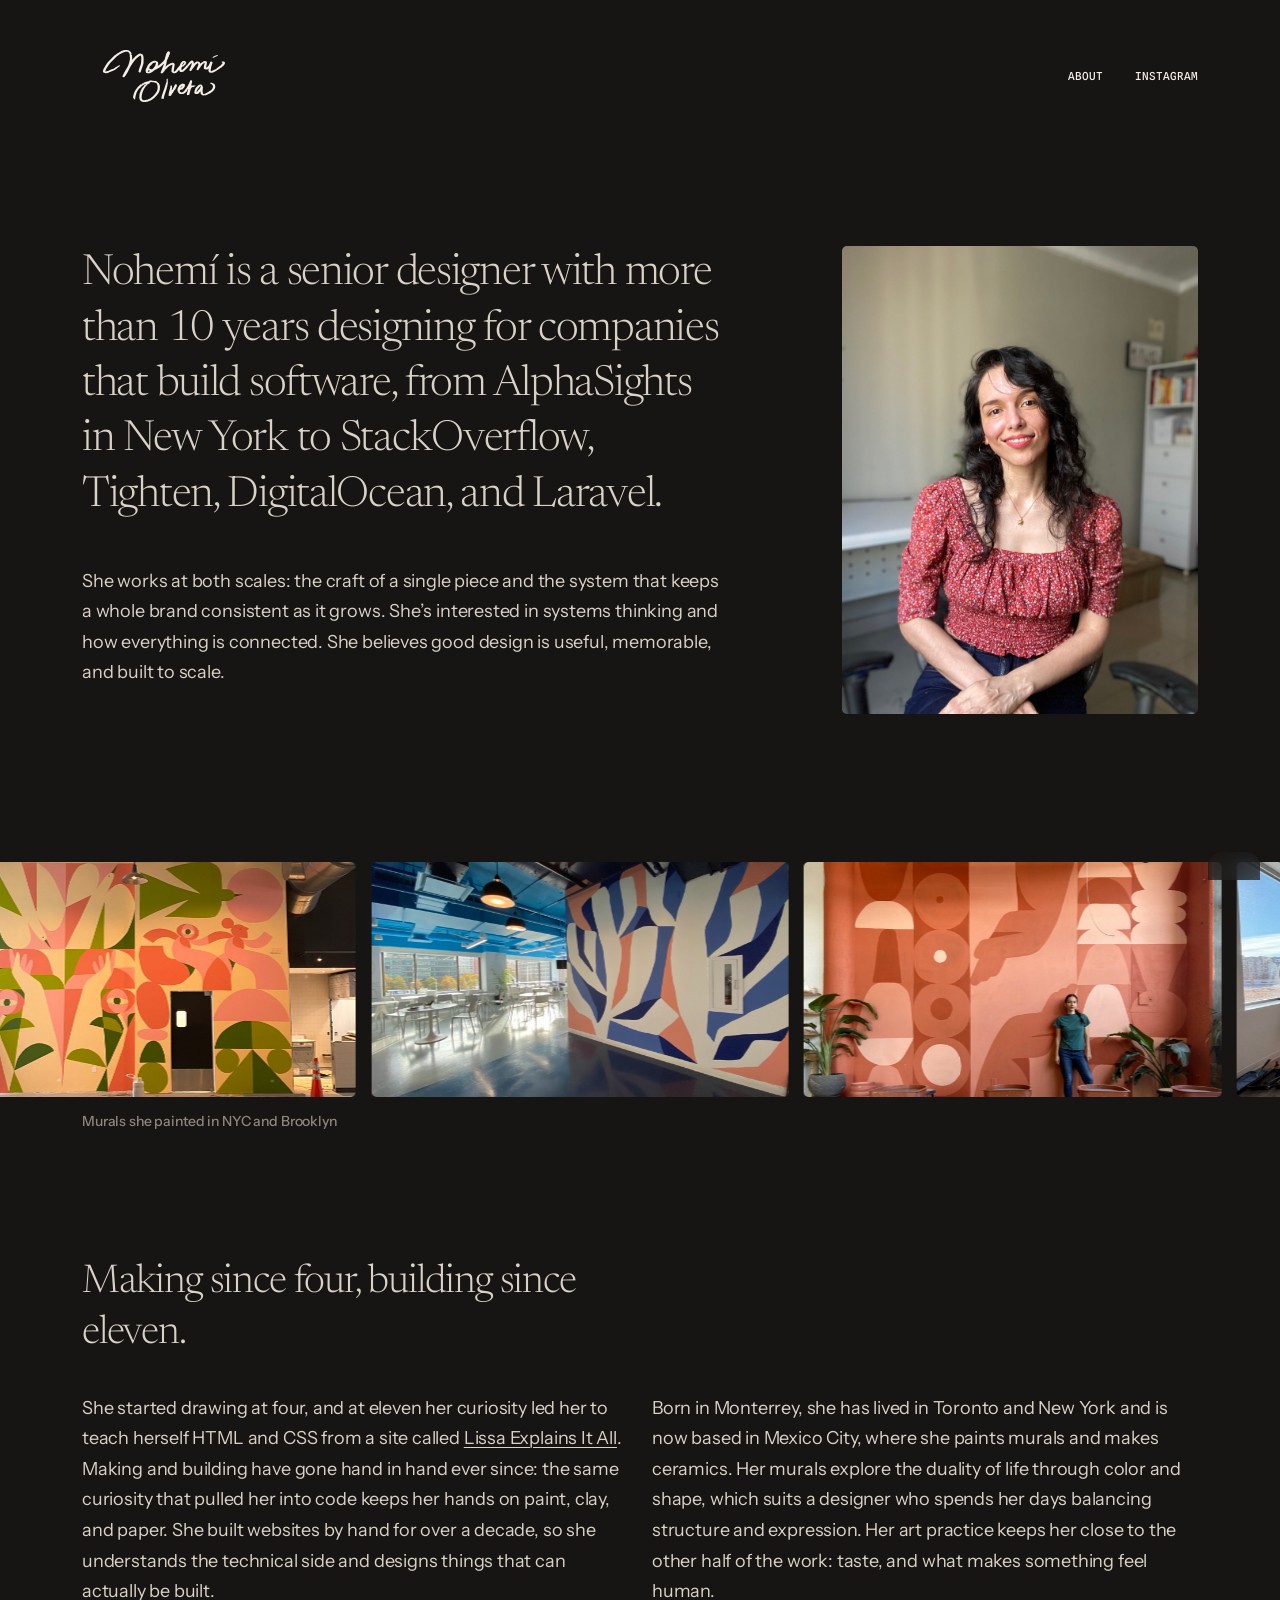
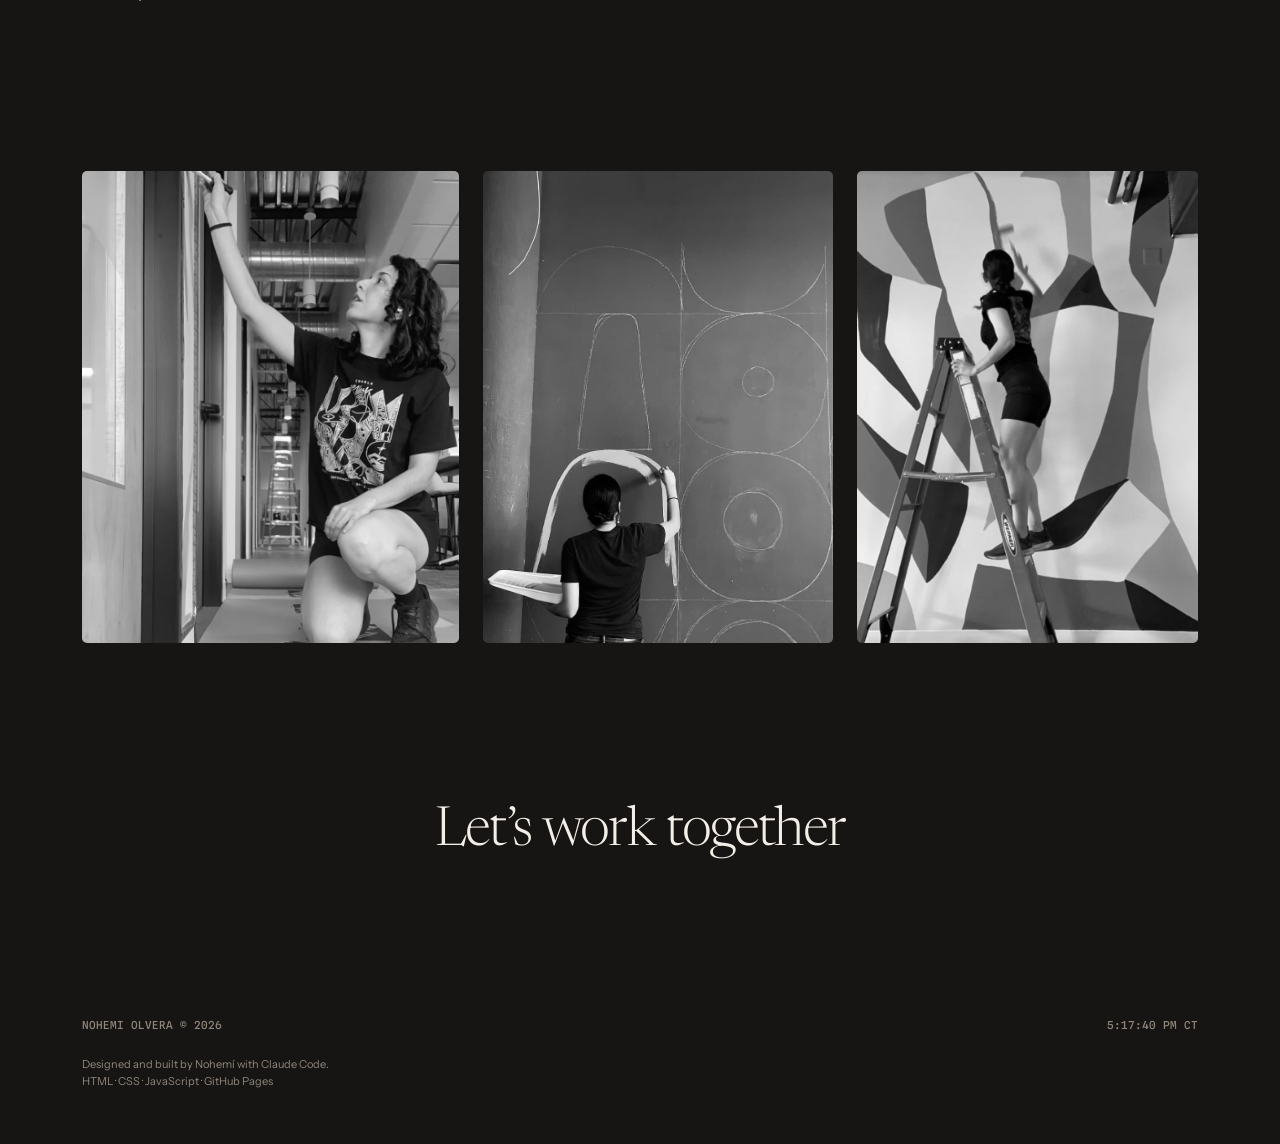
==== about.html @ b2ae11f4 "Laravel diagram: dotted lines with a slow flow of dots Co-Authored-By: Claude Opus 5.5 <noreply@anth" ====
<!DOCTYPE html>
<html lang="en">
<head>
	<meta charset="utf-8">
	<meta name="viewport" content="width=device-width, initial-scale=1">
	<title>About — Nohemí Olvera</title>
	<meta name="description" content="Nohemí is a senior designer with more than 10 years designing for companies that build software, from AlphaSights to Stack Overflow, Tighten, DigitalOcean, and Laravel.">
	<link rel="icon" href="favicon.ico">
	<link rel="icon" href="favicon.svg" type="image/svg+xml">
	<link rel="preconnect" href="https://fonts.googleapis.com">
	<link rel="preconnect" href="https://fonts.gstatic.com" crossorigin>
	<link href="https://fonts.googleapis.com/css2?family=Instrument+Sans:wght@400;500;600&family=Newsreader:opsz,wght@6..72,200;6..72,300;6..72,400;6..72,600&family=Spline+Sans+Mono:wght@500&display=swap" rel="stylesheet">
	<meta name="theme-color" content="#171513">
	<script src="theme.js?v=20261105c"></script>
	<script src="transition.js"></script>
	<link rel="stylesheet" href="style.css?v=20261113w">
	<script>document.documentElement.classList.add('js')</script>
</head>
<body>
	<header class="site-header">
		<a class="logo" href="index.html" aria-label="Nohemí Olvera, home"><img src="assets/logo-signature.svg" width="143" height="61" alt=""></a>
		<nav class="nav" aria-label="Main">
			<a href="about.html" aria-current="page">About</a>
			<a href="https://www.instagram.com/by.nohemi/" target="_blank" rel="noopener">Instagram</a>
		</nav>
	</header>

	<main>
		<section class="about grid">
			<div class="about-text">
				<h1 class="about-lead reveal">Nohemí is a senior designer with more than 10 years designing for companies that build software, from AlphaSights in New York to StackOverflow, Tighten, DigitalOcean, and Laravel.</h1>
				<p class="reveal">She works at both scales: the craft of a single piece and the system that keeps a whole brand consistent as it grows. She’s interested in systems thinking and how everything is connected. She believes good design is useful, memorable, and built to scale.</p>
			</div>
			<figure class="about-portrait tile reveal">
				<img src="assets/about-portrait.jpg" width="900" height="1200" alt="Portrait of Nohemí">
			</figure>
		</section>

		<section class="about-strip reveal" aria-label="Murals she painted in NYC and Brooklyn">
			<div class="about-strip-track">
				<img src="assets/about-strip-1.jpg" width="785" height="648" alt="Orange, pink, and green mural of leaves and shapes around a doorway" loading="lazy">
				<img src="assets/about-strip-2.jpg" width="1400" height="788" alt="Blue, white, and peach mural of abstract shapes in an office cafeteria" loading="lazy">
				<img src="assets/about-strip-3.jpg" width="1400" height="788" alt="Nohemí standing in front of a terracotta mural of arches and circles" loading="lazy">
				<img src="assets/about-strip-4.jpg" width="1400" height="788" alt="Blue and peach mural of a face and leaves along an office wall" loading="lazy">
			</div>
			<p class="label about-strip-caption">Murals she painted in NYC and Brooklyn</p>
		</section>

		<section class="about-making grid">
			<h2 class="about-making-title reveal">Making since four, building since eleven.</h2>
			<p class="reveal">She started drawing at four, and at eleven her curiosity led her to teach herself HTML and CSS from a site called <a href="https://lissaexplains.com/" target="_blank" rel="noopener">Lissa Explains It All</a>. Making and building have gone hand in hand ever since: the same curiosity that pulled her into code keeps her hands on paint, clay, and paper. She built websites by hand for over a decade, so she understands the technical side and designs things that can actually be built.</p>
			<p class="reveal">Born in Monterrey, she has lived in Toronto and New York and is now based in Mexico City, where she paints murals and makes ceramics. Her murals explore the duality of life through color and shape, which suits a designer who spends her days balancing structure and expression. Her art practice keeps her close to the other half of the work: taste, and what makes something feel human.</p>
		</section>

		<section class="about-photos grid" aria-label="Painting murals">
			<figure class="tile reveal"><img src="assets/about-making-1.jpg" width="828" height="1792" alt="Nohemí painting the top of a wall" loading="lazy"></figure>
			<figure class="tile reveal"><img src="assets/about-making-2.jpg" width="843" height="1125" alt="Tracing a curved stencil along chalk outlines on a dark wall" loading="lazy"></figure>
			<figure class="tile reveal"><img src="assets/about-making-3.jpg" width="1000" height="1164" alt="Nohemí on a ladder painting a large abstract mural" loading="lazy"></figure>
		</section>
	</main>

	<footer class="site-footer">
		<a class="footer-cta" href="mailto:nohemi.olvera@gmail.com">Let’s work together</a>
		<div class="footer-meta">
			<p class="label">Nohemi Olvera © 2026</p>
			<p class="label"><time class="clock" data-tz="America/Chicago">CT</time></p>
		</div>
		<div class="footer-credits">
			<p>Designed and built by Nohemí with <a href="https://claude.com/claude-code" target="_blank" rel="noopener">Claude Code</a>.</p>
			<p>HTML · CSS · JavaScript · GitHub Pages</p>
		</div>
	</footer>

	<script src="header.js"></script>
	<script src="fade.js"></script>
	<script src="clock.js"></script>
	<script src="strip.js"></script>
</body>
</html>
---- style.css ----
:root {
	--bg: #fbf8f2;
	--ink: #403f3f;
	--ink-strong: #393632;
	--muted: #a89e93;
	--black: #000;
	--darkest: #181818;
	--accent: #f7513b;
	--line: #d6ccc0;
	--placeholder: #f3eee8;
	--hover: #f7f3ed; /* halfway between --bg and --placeholder */
	--ink-soft: #393632;
	--meta: #8e8d8d;
	color-scheme: light;

	--serif: "Newsreader", Georgia, serif;
	--mono: "Spline Sans Mono", ui-monospace, monospace;
	--sans: "Instrument Sans", system-ui, sans-serif;
	--body: "Instrument Sans", system-ui, sans-serif;

	/* Layout grid: 12 columns desktop, 8 tablet, 4 phone. Matches Figma: 12 col, 24 gutter, 82 margin. */
	--cols: 12;
	--gap: 24px;
	--gutter: 82px;
	--max: 1276px;
}

/* Dark theme (theme.js sets data-theme). Same palette, flipped: the beiges become the ink, the ink becomes the page.
   Artwork panels keep their own colors. */
[data-theme="dark"] {
	--bg: #171513;
	--ink: #d9d2c7;
	--ink-strong: #f3eee8;
	--muted: #8f867c;
	--line: #36312c;
	--placeholder: #211e1b;
	--hover: #1c1a17;
	--ink-soft: #d9d2c7;
	--meta: #8f867c;
	color-scheme: dark;
}

*, *::before, *::after { box-sizing: border-box; }

html { scroll-behavior: smooth; scroll-padding-top: 100px; }

body {
	margin: 0;
	background: var(--bg);
	color: var(--ink);
	font-family: var(--serif);
	-webkit-font-smoothing: antialiased;
	transition: background-color 0.3s ease, color 0.3s ease;
}

img { display: block; max-width: 100%; height: auto; }
figure { margin: 0; }

main,
.site-header {
	max-width: calc(var(--max) + 2 * var(--gutter));
	margin: 0 auto;
	padding: 0 var(--gutter);
}

/* Nav */

/* Header stays pinned while scrolling, with no background. It blends with "difference",
   so its colors flip against whatever is behind it: dark over the cream page, light over dark images.
   Colors below are chosen so that, over --bg, they land on the usual ink and accent. */
.site-header {
	position: sticky;
	top: 0;
	z-index: 10;
	mix-blend-mode: difference;
	display: flex;
	justify-content: space-between;
	align-items: center;
	padding-top: 50px;
	padding-bottom: 24px;
	transition: padding 0.3s ease;
}

/* Condensed on scroll (header.js): less padding, smaller logo. */
.site-header.is-condensed {
	padding-top: 16px;
	padding-bottom: 16px;
}
.is-condensed .logo img { height: 40px; }

.logo {
	margin-left: 21px;
}

.logo img {
	width: auto;
	height: 52px;
	transition: height 0.3s ease;
	animation: boil 0.52s infinite;
}

/* Hand-drawn wobble: the logo steps through the four filters header.js adds. */
@keyframes boil {
	0%, 24.9% { filter: url(#boil-1); }
	25%, 49.9% { filter: url(#boil-2); }
	50%, 74.9% { filter: url(#boil-3); }
	75%, 100% { filter: url(#boil-4); }
}

@media (prefers-reduced-motion: reduce) {
	.logo img { animation: none; }
}

.nav {
	display: flex;
	gap: 32px;
}

.nav a,
.label {
	font-family: var(--body);
	font-weight: 500;
	font-size: 14px;
	line-height: normal;
	letter-spacing: -0.01em;
	text-decoration: none;
}

.nav a,
.site-footer .label,
#clients-label {
	font-family: var(--mono);
	font-size: 11px;
	letter-spacing: normal;
	text-transform: uppercase;
}

.nav a { color: #c2c2c0; } /* --bg minus --ink-strong */
.nav a:hover { color: #04a7b7; } /* --bg minus --accent */
/* Dark theme: no blend, so the logo and nav land exactly on the text color (the "ink" filter is in header.js). */
[data-theme="dark"] .site-header { mix-blend-mode: normal; }
[data-theme="dark"] .nav a { color: var(--ink-strong); }
[data-theme="dark"] .nav a:hover { color: var(--accent); }
[data-theme="dark"] .logo { filter: url(#ink); }

/* Page transition (transition.js): a panel in the ink color slides up over the page with the head mark in the page color,
   then fades off the next page, so there's one slide. .is-arriving covers a new page before its first paint. */
.page-panel,
.is-arriving::before,
.is-arriving::after {
	position: fixed;
	inset: 0;
	z-index: 1000;
	pointer-events: none;
}
.page-panel,
.is-arriving::before { background: var(--ink-strong); }
.page-panel::after,
.is-arriving::after {
	content: "";
	background: var(--bg);
	-webkit-mask: url("assets/loader-head.svg") center / clamp(80px, 8vw, 110px) auto no-repeat;
	mask: url("assets/loader-head.svg") center / clamp(80px, 8vw, 110px) auto no-repeat;
}
.is-arriving::before { content: ""; }
.page-panel::after { position: absolute; inset: 0; }
.page-panel.is-covering { animation: page-panel-cover 1s cubic-bezier(0.9, 0, 0.1, 1) both; }
.page-panel.is-covering::after { animation: page-mark-cover 1s cubic-bezier(0.9, 0, 0.1, 1) both, page-mark-in 1s ease-in-out both; }
.page-panel.is-revealing { animation: page-panel-reveal 0.6s ease both; }
@keyframes page-panel-cover { from { transform: translateY(100%); } to { transform: none; } }
@keyframes page-panel-reveal { from { opacity: 1; } to { opacity: 0; } }
@keyframes page-mark-cover { from { transform: translateY(25vh); } to { transform: none; } }
@keyframes page-mark-in { 0%, 55% { opacity: 0; } 85%, 100% { opacity: 1; } }

/* Theme toggle (theme.js): a switch in the bottom-right corner. On the light theme the knob sits left with
   a sun beside it; on the dark one it slides right over to a moon. */
.theme-toggle {
	--knob: var(--ink-strong);
	--edge: var(--muted);
	position: fixed;
	right: 20px;
	bottom: calc(20px + env(safe-area-inset-bottom, 0px));
	z-index: 20;
	width: 52px;
	height: 28px;
	padding: 0;
	border: 1px solid var(--edge);
	border-radius: 14px;
	background: color-mix(in srgb, var(--bg) 70%, transparent);
	-webkit-backdrop-filter: blur(12px);
	backdrop-filter: blur(12px);
	cursor: pointer;
	transition: border-color 0.2s ease;
}
.theme-toggle::before,
.theme-toggle::after {
	content: "";
	position: absolute;
	top: 50%;
}
/* Knob */
.theme-toggle::before {
	left: 4px;
	width: 18px;
	height: 18px;
	margin-top: -9px;
	border-radius: 50%;
	background: var(--knob);
	transition: transform 0.3s cubic-bezier(0.2, 0.6, 0.2, 1);
}
/* Icon, on the side the knob isn't */
.theme-toggle::after {
	right: 7px;
	width: 13px;
	height: 13px;
	margin-top: -6.5px;
	background: var(--edge);
	-webkit-mask: url("data:image/svg+xml,%3Csvg xmlns='http://www.w3.org/2000/svg' viewBox='0 0 24 24' fill='none' stroke='%23000' stroke-width='2' stroke-linecap='round'%3E%3Ccircle cx='12' cy='12' r='4'/%3E%3Cpath d='M12 2v2M12 20v2M2 12h2M20 12h2M4.9 4.9l1.4 1.4M17.7 17.7l1.4 1.4M4.9 19.1l1.4-1.4M17.7 6.3l1.4-1.4'/%3E%3C/svg%3E") center / contain no-repeat;
	mask: url("data:image/svg+xml,%3Csvg xmlns='http://www.w3.org/2000/svg' viewBox='0 0 24 24' fill='none' stroke='%23000' stroke-width='2' stroke-linecap='round'%3E%3Ccircle cx='12' cy='12' r='4'/%3E%3Cpath d='M12 2v2M12 20v2M2 12h2M20 12h2M4.9 4.9l1.4 1.4M17.7 17.7l1.4 1.4M4.9 19.1l1.4-1.4M17.7 6.3l1.4-1.4'/%3E%3C/svg%3E") center / contain no-repeat;
	transition: background-color 0.2s ease;
}
.theme-toggle:hover,
.theme-toggle:focus-visible { --edge: var(--accent); }
.theme-toggle:focus-visible { outline: none; }
[data-theme="dark"] .theme-toggle::before { transform: translateX(24px); }
[data-theme="dark"] .theme-toggle::after {
	right: auto;
	left: 7px;
	-webkit-mask-image: url("data:image/svg+xml,%3Csvg xmlns='http://www.w3.org/2000/svg' viewBox='0 0 24 24' fill='none' stroke='%23000' stroke-width='2' stroke-linejoin='round'%3E%3Cpath d='M20.5 14.6A8.5 8.5 0 0 1 9.4 3.5a8.5 8.5 0 1 0 11.1 11.1Z'/%3E%3C/svg%3E");
	mask-image: url("data:image/svg+xml,%3Csvg xmlns='http://www.w3.org/2000/svg' viewBox='0 0 24 24' fill='none' stroke='%23000' stroke-width='2' stroke-linejoin='round'%3E%3Cpath d='M20.5 14.6A8.5 8.5 0 0 1 9.4 3.5a8.5 8.5 0 1 0 11.1 11.1Z'/%3E%3C/svg%3E");
}

/* Intro */

.intro {
	padding-top: clamp(40px, 7.5vw, 110px);
	text-align: center;
}

.intro h1 {
	margin: 0;
	font-size: clamp(32px, 3.7vw, 54px);
	font-weight: 300;
	line-height: 1.2;
	letter-spacing: -0.03em;
	color: var(--muted);
}

/* Centered: "Nohemí is a …" on its own line, the rest smaller underneath. */
.intro-lead {
	display: block;
	font-weight: 300;
	color: var(--ink-strong);
	line-height: 1.05;
	text-wrap: balance;
}

.intro-rest {
	display: block;
	max-width: 42em;
	margin: 12px auto 0;
	text-wrap: balance;
	font-family: var(--sans);
	font-size: clamp(15px, 1.3vw, 18px);
	font-weight: 400;
	line-height: 1.44;
	letter-spacing: -0.01em;
}

/* Rotating role word (roles.js). */
.role {
	display: inline-block;
	transition: opacity 0.25s ease, transform 0.25s cubic-bezier(0.2, 0.6, 0.2, 1);
}
.role.is-out { opacity: 0; transform: translateY(-0.25em); }
.role.is-in { opacity: 0; transform: translateY(0.25em); transition: none; }

/* Clients */

.clients {
	padding-top: clamp(64px, 9.7vw, 138px);
}

.label {
	margin: 0 0 24px;
	color: var(--muted);
}

/* Client logos in one row. Cells grow from the Figma widths (301 / 325 / 218 / 240 / 196) to fill it. */
.clients-row {
	border-top: 1px solid var(--line);
	border-bottom: 1px solid var(--line);
}

.clients-logos {
	display: flex;
	margin: 0;
	padding: 0;
	list-style: none;
}

.clients-logos li {
	display: flex;
	align-items: center;
	justify-content: center;
	flex: 1 1 var(--w);
	min-width: 0;
	height: 104px;
	padding: 0 16px;
	border-right: 1px solid var(--line);
	transition: background 0.2s ease;
}
.clients-logos li:first-child { border-left: 1px solid var(--line); }
.clients-logos li:hover { background: var(--hover); }

.clients-logos a {
	position: relative;
	display: flex;
	align-items: center;
	justify-content: center;
	width: 100%;
	height: 100%;
}

.clients-logos img { max-width: 100%; height: auto; }
.clients-logos img:not(.clients-arrow) { scale: 0.9; }
.clients-logos .clients-arrow { position: absolute; top: 0; right: -16px; background: var(--line); transition: background 0.2s ease; }
.clients-logos a:hover .clients-arrow { background: var(--accent); }

/* Client logos are drawn in the light theme's --ink-strong; repaint them in the dark one's. */
[data-theme="dark"] .clients-logos img:not(.clients-arrow),
[data-theme="dark"] .case-client-logo { filter: url(#ink); }

/* Second copy of the list, only used by the phone marquee. */
.clients-logos[aria-hidden] { display: none; }

@keyframes marquee {
	to { transform: translateX(-100%); }
}

/* Work */

.work {
	display: grid;
	gap: var(--gap);
	padding: clamp(96px, 16vw, 230px) 0 160px;
}

.grid {
	display: grid;
	grid-template-columns: repeat(var(--cols), minmax(0, 1fr));
	gap: var(--gap);
}

.span-4 { grid-column: span 4; }
.span-6 { grid-column: span 6; }
.span-8 { grid-column: span 8; }
.span-12 { grid-column: 1 / -1; }

.tile { aspect-ratio: 4 / 3; }

.tile {
	position: relative;
	overflow: hidden;
	border-radius: 5px;
}

.tile > img {
	width: 100%;
	height: 100%;
	object-fit: cover;
}

.tile--placeholder { background: var(--placeholder); }

/* Reproduces a Figma image crop: size and offset of the image relative to the tile. */
.tile--crop > img {
	position: absolute;
	max-width: none;
	width: var(--cw);
	height: var(--ch);
	left: var(--cx);
	top: var(--cy);
}

/* Work grid: each tile has a caption under it */
/* Work grid: 20px page margins, 8px between projects,
   images at their own proportions, rows aligned along the top. */
.work-grid {
	row-gap: clamp(64px, 7.8vw, 112px);
	align-items: start;
}
.span-5 { grid-column: span 5; }
.span-7 { grid-column: span 7; }

/* Brand system thumbnail composed from Figma: the social images placed where the tile has them. */
.work-lbs { background: #f2ede7; }
[data-theme="dark"] .work-lbs { background: var(--placeholder); }
.work-do { background: #fbf8f2; } /* artwork drawn for the cream page */
.tile.work-lbs > img { position: absolute; height: auto; border-radius: 1px; box-shadow: 0 5px 16px rgba(0, 0, 0, 0.1); }
.tile.work-lbs > video {
	position: absolute;
	left: 6%;
	top: 50%;
	translate: 0 -50%; /* centered, whatever the video's proportions */
	width: 88%;
	height: auto;
	border-radius: 6px;
	box-shadow: 0 0 0 1px rgba(0, 0, 0, 0.06), 0 8px 24px rgba(0, 0, 0, 0.1);
}
[data-theme="dark"] .tile.work-lbs > video { box-shadow: 0 0 0 1px rgba(253, 253, 255, 0.08), 0 8px 24px rgba(0, 0, 0, 0.3); }

.site-footer { padding: 0 var(--gutter) 54px; }

/* Big email link above the footer line. */
.footer-cta {
	display: block;
	width: fit-content;
	margin: 0 auto clamp(96px, 12vw, 172px);
	font-size: clamp(36px, 4.3vw, 62px); /* same as the hero headline */
	font-weight: 300;
	line-height: 1.1;
	letter-spacing: -0.03em;
	color: var(--ink-strong);
	text-decoration: none;
	transition: color 0.2s ease;
}
.footer-cta:hover { color: var(--accent); }

.footer-meta {
	display: flex;
	justify-content: space-between;
	gap: 24px;
}
.site-footer .label { margin: 0; }
/* Credits under the footer line: what the site is built with. */
.footer-credits { margin-top: 24px; font-family: var(--sans); font-size: 11px; line-height: 1.55; color: var(--meta); }
.footer-credits p { margin: 0; }
.footer-credits a { color: inherit; text-decoration: none; transition: color 0.2s ease; }
.footer-credits a:hover { color: var(--ink); }
@media (max-width: 720px) { .footer-credits { text-align: center; } }
.tile--natural { aspect-ratio: auto; }
.tile--natural > img { height: auto; }
.work-item { margin: 0; }
.work-item a { display: block; color: inherit; text-decoration: none; }
.work-item .label { display: block; margin: 12px 0 0; transition: color 0.2s ease; }
/* Caption under each project: client in the serif, then the work in one line of sans. */
.work-title { display: block; margin: 22px 0 0; font-size: 21px; font-weight: 400; line-height: 1.2; letter-spacing: -0.02em; color: var(--ink-strong); transition: color 0.2s ease; }
.work-item a:hover .work-title { color: var(--accent); }
/* Thumbnail zoom on hover: the frame clips, the tile (with every image inside it) scales as one. */
.work-frame { overflow: hidden; border-radius: 5px; }
.work-frame > .tile { transition: transform 0.7s cubic-bezier(0.2, 0.6, 0.2, 1); }
@media (hover: hover) and (prefers-reduced-motion: no-preference) {
	.work-item a:hover .work-frame > .tile { transform: scale(1.03); }
}
.work-desc { max-width: 34em; margin: 6px 0 0; font-family: var(--sans); font-size: 15px; line-height: 1.45; color: var(--muted); }
.work-item a:hover .label { color: var(--accent); }

/* Fade-ins: heroes on load, project tiles and .reveal blocks on scroll (fade.js). */
@keyframes fade-up {
	from { opacity: 0; transform: translateY(16px); }
	to { opacity: 1; transform: none; }
}

.intro h1,
.case-hero { animation: fade-up 1s cubic-bezier(0.2, 0.6, 0.2, 1) 0.1s both; }

.js .work-item,
.js .reveal {
	opacity: 0;
	transform: translateY(24px);
	transition: opacity 0.9s ease, transform 0.9s cubic-bezier(0.2, 0.6, 0.2, 1);
	transition-delay: var(--delay, 0s);
}
.js .work-item.is-visible,
.js .reveal.is-visible { opacity: 1; transform: none; }

/* Children of a .reveal-group fade in one by one after the group appears (--i set by fade.js). */
.js .reveal-group > * {
	opacity: 0;
	transform: translateY(16px);
	transition: opacity 0.8s ease, transform 0.8s cubic-bezier(0.2, 0.6, 0.2, 1);
	transition-delay: calc(0.3s + var(--i, 0) * 0.18s);
}
.js .reveal-group.is-visible > * { opacity: 1; transform: none; }

@media (prefers-reduced-motion: reduce) {
	.intro h1,
	.case-hero { animation: none; }
	.js .work-item,
	.js .reveal,
	.js .reveal-group > * { opacity: 1; transform: none; transition: none; }
}

/* Case study */

.case .label { color: var(--ink-soft); }

.case-hero {
	padding-top: clamp(48px, 6.3vw, 90px);
	align-items: start;
}

.case-heading { grid-column: 1 / span 8; }
.case-read { margin: 24px 0 0; }

.case-meta { grid-column: 10 / span 3; }
.case-client-logo { margin-bottom: 52px; }

.case-meta dl { display: grid; gap: 24px; margin: 0; }
.case-meta dl > div { display: flex; gap: 0.6em; }
.case-meta dt,
.case-meta dd {
	margin: 0;
	font-family: var(--body);
	font-weight: 500;
	font-size: 14px;
	letter-spacing: -0.01em;
	color: var(--ink);
}
.case-meta dd { color: var(--meta); }
/* What I did: the list sits on its own line under the label, lined up with the label text. */
.case-meta .case-meta-role { flex-wrap: wrap; row-gap: 6px; }
.case-meta .case-meta-role dd { flex-basis: 100%; padding-left: calc(17px + 0.6em); line-height: 1.5; }

/* Icons beside the read time and each meta row: line icons drawn in the text color (CSS masks, so no extra markup). */
.case-read { display: flex; align-items: center; gap: 0.5em; }
.case-meta dl > div { align-items: center; }
.case-read::before,
.case-meta [class^="case-meta-"]::before {
	content: "";
	flex: none;
	width: 17px;
	height: 17px;
	background-color: var(--ink);
	-webkit-mask: var(--icon) center / contain no-repeat;
	mask: var(--icon) center / contain no-repeat;
}
.case-read::before { width: 15px; height: 15px; background-color: currentColor; }
.case-read { --icon: url("data:image/svg+xml,%3Csvg xmlns='http://www.w3.org/2000/svg' viewBox='0 0 24 24' fill='none' stroke='black' stroke-width='1.6' stroke-linecap='round' stroke-linejoin='round'%3E%3Ccircle cx='12' cy='12' r='9'/%3E%3Cpath d='M12 7v5l3 2'/%3E%3C/svg%3E"); }
.case-meta-client { --icon: url("data:image/svg+xml,%3Csvg xmlns='http://www.w3.org/2000/svg' viewBox='0 0 24 24' fill='none' stroke='black' stroke-width='1.41' stroke-linecap='round' stroke-linejoin='round'%3E%3Crect x='3' y='7' width='18' height='13' rx='2'/%3E%3Cpath d='M16 20V5a2 2 0 0 0-2-2h-4a2 2 0 0 0-2 2v15'/%3E%3C/svg%3E"); }
.case-meta-role { --icon: url("data:image/svg+xml,%3Csvg xmlns='http://www.w3.org/2000/svg' viewBox='0 0 24 24' fill='none' stroke='black' stroke-width='1.41' stroke-linecap='round' stroke-linejoin='round'%3E%3Ccircle cx='12' cy='8' r='4'/%3E%3Cpath d='M19 21v-1a5 5 0 0 0-5-5h-4a5 5 0 0 0-5 5v1'/%3E%3C/svg%3E"); }
.case-meta-agency { --icon: url("data:image/svg+xml,%3Csvg xmlns='http://www.w3.org/2000/svg' viewBox='0 0 24 24' fill='none' stroke='black' stroke-width='1.41' stroke-linecap='round' stroke-linejoin='round'%3E%3Cpath d='M6 21V4a1 1 0 0 1 1-1h10a1 1 0 0 1 1 1v17'/%3E%3Cpath d='M3 21h18M10 7h4M10 11h4M10 15h4'/%3E%3C/svg%3E"); }

.case-title {
	margin: 0;
	font-size: clamp(36px, 4.45vw, 64px);
	font-weight: 300;
	line-height: 1.2;
	letter-spacing: -0.03em;
	color: var(--ink);
}

.case-section {
	padding-top: clamp(80px, 10.8vw, 156px);
	align-items: start;
	row-gap: 21px;
}

.case-section > .label,
.case-body > .label { margin: 0; }

.case-lead {
	grid-column: 1 / span 5;
	margin: 0;
	font-size: clamp(24px, 2.25vw, 32px);
	font-weight: 300;
	line-height: 1.46;
	letter-spacing: -0.03em;
	color: var(--ink);
}
.case-lead p { margin: 0; }
.case-lead p + p { margin-top: 1.46em; }

/* Larger lead that heads the later sections. */
.case-lead--lg {
	grid-column: 1 / span 6;
	font-size: clamp(30px, 3.35vw, 48px);
	text-wrap: balance;
}

.case-body {
	font-family: var(--body);
	font-size: 17px;
	font-weight: 400;
	line-height: 1.7;
	letter-spacing: -0.01em;
	color: var(--ink);
}

.case-body { grid-column: 7 / span 6; display: grid; gap: 1.77em; }
.case-body p,
.case-body ul { margin: 0; }
.case-body ul { padding-left: 27px; }
.case-body strong { font-weight: 600; }

/* Title on its own line above its paragraph. */
.case-points strong { display: block; margin-bottom: 8px; }

/* Laravel brand system: the three layers under the diagram, one column each, title on its own line. */
.case-layers-text { grid-column: 1 / -1; grid-template-columns: repeat(3, minmax(0, 1fr)); column-gap: var(--gap); }
.case-layers-text strong { display: block; margin-bottom: 8px; }

/* Pull quote inside a body column: body type, bold. */
.case-quote { margin: 0; font-weight: 600; }
.case-quote p { margin: 0; }

/* Large number callout inside a body column, in the title's type. */
.case-stats { display: flex; flex-wrap: wrap; gap: 24px 64px; }
.case-stats p { display: grid; gap: 12px; margin: 0; }
.case-stats .label { margin: 0; }
.case-stat-num {
	font-family: var(--serif);
	font-size: clamp(36px, 4.45vw, 64px);
	font-weight: 300;
	line-height: 1.2;
	letter-spacing: -0.03em;
}

/* Lead with a diagram under it, beside a taller body. */
.case-aside { grid-column: 1 / span 6; }
.case-aside .case-figure { margin-top: 34px; }

.case-figure { border-radius: 0; background: #fbf8f2; } /* the diagrams' own cream, so the margin around them blends in */
[data-theme="dark"] .case-figure { border-radius: 5px; } /* cream diagrams read as cards on the dark page */
/* Laravel brand system: the team needs map, a real table beside its lead. Styled like the system diagram:
   mono column heads, outlined 2px boxes, solid for shipped and dashed for planned (like "In progress").
   One line per row. Scrolls sideways on phones. */
.needs {
	--needs-box: color-mix(in srgb, var(--ink) 24%, transparent); /* the diagram's box outline */
	--needs-tint: color-mix(in srgb, var(--ink) 5%, transparent); /* the diagram's row fill */
	grid-column: 7 / span 6;
	margin: 0;
}
.needs-scroll { overflow-x: auto; }
.needs-table {
	width: 100%;
	min-width: 520px;
	border-collapse: collapse;
	table-layout: fixed;
	font-family: var(--sans);
	color: var(--ink);
}
.needs-table th, .needs-table td {
	padding: 7px 10px 7px 0;
	border-bottom: 1px solid var(--line);
	text-align: left;
	vertical-align: middle;
	font-weight: 400;
}
.needs-table thead th {
	width: 20.75%;
	padding-top: 12px; /* room for the tinted column's top, and every heading on one line */
	padding-bottom: 10px;
	vertical-align: top;
	font-family: var(--mono);
	font-size: 9.5px;
	letter-spacing: 0.04em;
	text-transform: uppercase;
	color: var(--ink); /* same as "For every team" */
}
.needs-table thead th:first-child { width: 15%; }
.needs-table thead th:nth-child(2) { width: 18.5%; }
/* By a designer: the whole column, heading included, is one tinted block. */
.needs-table thead th:last-child { width: 24.5%; padding: 12px 14px 10px; border-bottom: 0; background: var(--needs-tint); border-radius: 2px 2px 0 0; }
.needs-sub { display: block; margin-top: 4px; font-family: var(--sans); font-size: 10.5px; line-height: 1.35; letter-spacing: 0; text-transform: none; color: var(--meta); }
.needs-table tbody th { font-size: 12px; font-weight: 500; white-space: nowrap; color: var(--ink); }
.needs-none { font-size: 11px; color: var(--meta); }

/* By a designer: a titled group down the column, like the diagram's Brand repo. */
.needs-table .needs-designer { padding: 12px 14px; border-bottom: 0; vertical-align: top; background: var(--needs-tint); border-radius: 0 0 2px 2px; }
.needs-note { margin: 0 0 4px; font-size: 11.5px; font-weight: 500; color: var(--ink); } /* like the group's title */
/* The whole column is tinted, like a Brand repo row; its items are plain lines. */
.needs-designer .needs-chip { display: block; padding: 4px 0; border: 0; font-size: 11px; white-space: nowrap; }

.needs-chip {
	display: inline-block;
	padding: 2px 6px;
	border: 1px solid var(--needs-box);
	border-radius: 2px;
	font-size: 10.5px;
	line-height: 1.35;
	color: var(--ink);
}
.needs-chip--planned { border-style: dashed; color: var(--meta); }

.needs-legend { display: flex; align-items: center; gap: 6px; margin-top: 12px; font-family: var(--sans); font-size: 10.5px; color: var(--meta); }
.needs-chip--key { width: 9px; height: 9px; padding: 0; border-radius: 50%; }
.needs-legend .needs-chip--planned { margin-left: 12px; }

.sr-only { position: absolute; width: 1px; height: 1px; overflow: hidden; clip-path: inset(50%); white-space: nowrap; }
.case-layers { width: 92.8%; aspect-ratio: 581 / 300; }

.case-media { padding-top: clamp(64px, 8.3vw, 120px); }
.case-section + .case-media { padding-top: clamp(64px, 8.3vw, 120px); }
/* A label-only section heads the media right under it, at the label's usual distance. */
.case-section--label + .case-media { padding-top: 21px; }

.tile--wide { aspect-ratio: 1276 / 478; }

/* Media panels: a placeholder-colored stage with the work set inside it. */
.case-gallery {
	aspect-ratio: auto;
	display: grid;
	grid-template-columns: repeat(3, minmax(0, 1fr));
	gap: clamp(12px, 2vw, 26px); /* not %: a % row gap collapses when the height is auto */
	padding: 5.3% 6.75%;
}
.case-gallery > img,
.case-gallery > video {
	display: block;
	width: 100%;
	height: auto;
	border-radius: 2px;
	box-shadow: 0 10.4px 31.2px rgba(0, 0, 0, 0.1);
}
.case-gallery > .case-caption { grid-column: 1 / -1; }
.case-gallery--2 { grid-template-columns: repeat(2, minmax(0, 1fr)); }

/* Video panel: video on the left, a short caption beside it. --flush sits the video on the bottom edge. */
.case-panel {
	aspect-ratio: auto;
	display: grid;
	grid-template-columns: minmax(0, 3fr) minmax(0, 1fr);
	column-gap: 4.3%;
	align-items: center;
	padding: 4.5% 6.75%;
}
.case-panel--flush { padding-top: 7.4%; padding-bottom: 0; }

.case-video {
	display: block;
	width: 100%;
	height: auto;
	border: 5px solid rgba(253, 253, 255, 0.2);
	border-radius: 5px;
	box-shadow: 0 0 30px rgba(0, 0, 30, 0.05);
}
.case-panel--flush .case-video { border-radius: 5px 5px 0 0; border-bottom: 0; }
[data-theme="dark"] .case-video { border-color: rgba(253, 253, 255, 0.08); }
.case-video--crop { aspect-ratio: 708 / 466; object-fit: cover; object-position: top; }

.case-caption {
	font-family: var(--body);
	font-size: 15px;
	font-weight: 400;
	line-height: 1.6;
	letter-spacing: -0.01em;
	color: var(--ink);
}
.case-caption p { margin: 0; }
.case-caption .label { margin-bottom: 12px; }
.case-caption p:not(.label) + p { margin-top: 1em; }
.case-caption a { color: inherit; text-underline-offset: 2px; }
.case-caption a:hover { color: var(--accent); }
.case-lead a { color: inherit; text-decoration: none; transition: color 0.2s ease; }
.case-lead a:hover { color: var(--accent); }

/* Laravel brand system diagram (system-diagram.js): Figma feeding every output.
   Draws in the page's ink and lines, so it follows the theme. --sys-accent is the change traveling through it. */
.sys {
	--sys-accent: color-mix(in srgb, var(--ink) 55%, transparent); /* the moving dot */
	--sys-fill: color-mix(in srgb, var(--ink) 1.75%, var(--sys-bg)); /* a highlighted box: the 7% tint at 25% */
	--sys-line: var(--line);
	--sys-edge-strong: color-mix(in srgb, var(--ink) 70%, transparent);
	--sys-box-stroke: color-mix(in srgb, var(--ink) 24%, transparent);
	--sys-muted: var(--meta);
	--sys-bg: var(--bg);
	margin: 0;
	color: var(--ink);
}
.sys-canvas { width: 100%; padding: clamp(32px, 4.2vw, 64px) 0; }
.sys-svg { display: block; width: 100%; height: auto; overflow: visible; }
.sys-colhead { font-family: var(--mono); font-size: 10.5px; letter-spacing: 0.04em; fill: var(--sys-muted); }

/* Example requests above the diagram, as pills: each lights its path through the diagram (system-diagram.js). */
.sys-examples { display: inline-flex; flex-wrap: wrap; gap: 8px; }
.sys-example {
	padding: 6px 14px;
	border: 1px solid color-mix(in srgb, var(--ink) 24%, transparent);
	border-radius: 999px;
	background: none;
	font: inherit;
	font-size: 14px;
	color: var(--ink);
	cursor: pointer;
	transition: color 0.2s ease, border-color 0.2s ease;
}
.sys-example:hover { border-color: color-mix(in srgb, var(--ink) 40%, transparent); }
.sys-example.is-active { border-color: color-mix(in srgb, var(--ink) 60%, transparent); }
.sys-example:focus-visible { outline: 2px solid currentColor; outline-offset: 2px; }

.sys-edge { fill: none; stroke: var(--sys-line); stroke-width: 1; vector-effect: non-scaling-stroke; transition: stroke 0.25s ease, opacity 0.25s ease; }
/* Lines are dotted: 1px dots, 3px apart. */
.sys-edge { stroke-dasharray: 1 3; }
.sys-pulse { fill: none; stroke: var(--ink); stroke-width: 3; stroke-linecap: round; stroke-dasharray: 0 30; opacity: 0; }
.sys-pulse.is-flowing { opacity: 1; }

.sys-box { fill: var(--sys-bg); stroke: var(--sys-box-stroke); stroke-width: 1; vector-effect: non-scaling-stroke; transition: fill 0.3s ease; }
.sys-node.is-pending .sys-box { stroke-dasharray: 1 3; }
.sys-row { fill: color-mix(in srgb, var(--ink) 5%, transparent); }

.sys-title, .sys-rowtitle { font-family: var(--sans); font-size: 13.5px; font-weight: 500; fill: currentColor; }
.sys-rowtitle { font-size: 13px; }
.sys-title--out { font-weight: 400; font-size: 13px; }
.sys-sub { font-family: var(--sans); font-size: 11.5px; fill: var(--sys-muted); }

.sys-node { cursor: default; outline: none; transition: opacity 0.25s ease; }
.sys-node:focus-visible .sys-box { stroke: var(--ink); stroke-width: 2; }

/* The change arriving. */
/* Highlighted: a faint fill, the outline stays as it is. */
.sys-node.is-lit .sys-box { fill: var(--sys-fill); }

/* Hover or focus a node: its whole path stays, everything else steps back. */
.sys.is-focusing .sys-node:not(.is-on) { opacity: 0.28; }
.sys.is-focusing .sys-edge:not(.is-on) { opacity: 0.25; }
.sys.is-focusing .sys-edge.is-on { stroke: var(--sys-edge-strong); }
.sys.is-focusing .sys-node.is-on .sys-box { fill: var(--sys-fill); }
/* While exploring by hover, the request's red steps aside so the hover path reads on its own. */
.sys.is-exploring .sys-node:not(.is-on) .sys-box { fill: var(--sys-bg); }
.sys.is-exploring .sys-pulse { visibility: hidden; }

.sys-intro { display: flex; flex-wrap: wrap; align-items: center; gap: 12px 16px; margin: clamp(32px, 4.2vw, 56px) 0 0; font-family: var(--body); font-size: 15px; color: var(--sys-muted); }

@media (prefers-reduced-motion: reduce) {
	.sys-edge, .sys-box, .sys-node { transition: none; }
}

.case article { padding-bottom: 160px; }

/* Previous and next case studies, at the end of each one. */
.case-next {
	margin-top: clamp(80px, 10.8vw, 156px);
	padding-top: 32px;
	border-top: 1px solid var(--line);
	row-gap: 40px;
}
.case-pager {
	grid-column: span 6;
	display: flex;
	flex-direction: column;
	gap: 16px;
	color: var(--ink);
	text-decoration: none;
	transition: color 0.2s ease;
}
.case-pager--next { grid-column: 7 / span 6; align-items: flex-end; text-align: right; }
.case-pager .label { margin: 0; }
.case-pager-title {
	font-size: clamp(20px, 2vw, 28px);
	font-weight: 300;
	line-height: 1.2;
	letter-spacing: -0.03em;
}
.case-next-arrow { display: inline-block; transition: transform 0.3s cubic-bezier(0.2, 0.6, 0.2, 1); }
.case-pager:hover { color: var(--accent); }
.case-pager--prev:hover .case-next-arrow { transform: translateX(-0.2em); }
.case-pager--next:hover .case-next-arrow { transform: translateX(0.2em); }

/* Back-to-back media rows sit closer together. */
.case-media + .case-media { padding-top: var(--gap); }

/* Laracon: canvases rebuilt from Figma. Each scales as a unit: 1 design px = 100cqw / design width. */

.lc-card,
.lc-motifs,
.lc-flagship { container-type: inline-size; }

.lc-card { aspect-ratio: 597.758 / 336.239; }
.lc-card > img,
.lc-card > svg { display: block; width: 100%; height: 100%; }

.lc-card-tagline {
	position: absolute;
	left: 48.93%;
	top: 66.33%;
	margin: 0;
	font-family: var(--mono);
	font-size: 1.5cqw;
	line-height: 1.36;
	letter-spacing: -0.015cqw;
	text-transform: uppercase;
	color: #e54523;
}

.lc-cube-text { font-family: var(--sans); font-weight: 400; fill: #000; }
.lc-line { fill: none; stroke: #000; stroke-width: 0.8; }

.lc-motifs { aspect-ratio: 1200 / 675.467; background: #000; }
.lc-m { position: absolute; display: block; height: auto; }
.lc-motif-label {
	position: absolute;
	top: 72.2%;
	margin: 0;
	font-family: var(--sans);
	font-weight: 400;
	font-size: 1.494cqw;
	line-height: 1.2;
	color: #e54523;
}

.lc-flagship { aspect-ratio: 1200 / 675.467; background: #e54523; }

/* Laracon orange in Display P3, as Figma exports it (the t-shirt SVG). The hex above is the sRGB fallback. */
@supports (color: color(display-p3 0 0 0)) {
	.lc-card-tagline,
	.lc-motif-label { color: color(display-p3 0.8967 0.2707 0.1374); }
	.lc-flagship { background: color(display-p3 0.8967 0.2707 0.1374); }
	.case [fill="#E54523"] { fill: color(display-p3 0.8967 0.2707 0.1374); }
}
.lc-flagship > img,
.lc-flagship > svg { position: absolute; display: block; height: auto; }
.lc-flagship > .lc-flag-wordmark { left: 5.42%; top: 12.61%; width: 10.26%; }
.lc-flagship > .lc-flag-year { left: 16.29%; top: 12.61%; width: 2.41%; }
.lc-flagship > .lc-flag-laravel { left: 5.42%; top: 89.71%; width: 8.49%; }
.lc-flagship > .lc-flag-shape { left: 85.68%; top: 77.88%; width: 10.38%; }

/* Headline lines are outlined type from Figma, sized against the widest line ("web artisans."). */
.lc-flag-title {
	position: absolute;
	left: 5.42%;
	top: 27.43%;
	width: 52.96%;
	display: flex;
	flex-direction: column;
	gap: 0.833cqw;
	font-size: 10.575cqw;
}
.lc-flag-title img { display: block; height: auto; }
.lc-flag-title img:nth-child(1) { width: 91.32%; }
.lc-flag-title img:nth-child(2) { width: 69.31%; }
.lc-flag-title img:nth-child(3) { width: 100%; }

/* Photo rows: columns sized to each photo's width in Figma, so every photo in a row shares one height. */
.lc-row--a { grid-template-columns: 790fr 352fr; }
.lc-row--b { grid-template-columns: 386fr 386fr 404fr; }
.case-row .tile > img { height: 100%; object-fit: cover; }

/* Laravel Live Japan photo rows, same idea. */
.jp-row--1 { grid-template-columns: 585fr 586fr; }
.jp-row--2 { grid-template-columns: 635fr 537fr; }
.jp-row--3 { grid-template-columns: 359fr 848fr; }
.jp-row--4 { grid-template-columns: 584fr 599fr; }

/* Laravel Live Japan key visual, 1200 x 680. 1 design px = 100cqw / 1200. */
.jp-hero { container-type: inline-size; aspect-ratio: 1200 / 680; background: #f7513b; }
/* Sized so the frame's visible edges line up with the top of the title and the bottom of the year block. */
.jp-illo { position: absolute; left: 5.93%; top: 21.07%; width: 32.87%; aspect-ratio: 1; }
.jp-illo > img { position: absolute; display: block; height: auto; }
.jp-illo > .jp-illo-frame { inset: 0; width: 100%; }
.jp-illo > .jp-illo-art { left: 0; top: 13.02%; width: 99.92%; }

/* Event name, year, and venue: one outlined SVG (no font needed), its five parts animated separately. */
.jp-hero > .jp-text { position: absolute; left: 41.71%; top: 21.96%; width: 51.05%; height: auto; overflow: visible; }

/* DigitalOcean square panels, 800 x 800 in Figma: artwork placed where Figma has it, caption at the bottom. */
.do-panel { aspect-ratio: 1; background: #f3eee8; container-type: inline-size; } /* light in both themes: navy artwork */
.tile.do-panel > img { position: absolute; height: auto; object-fit: fill; }
.do-panel > figcaption {
	position: absolute;
	font-family: var(--body);
	left: 7%;
	bottom: 6%;
	font-size: max(14px, 2.25cqw);
	font-weight: 500;
	letter-spacing: -0.02em;
	color: #0b1e48;
}
.do-voice { display: flex; flex-direction: column; justify-content: center; padding: 0 15.75%; font-family: var(--body); }
.do-voice > figcaption { position: static; margin-bottom: 5.5cqw; font-size: max(16px, 3.25cqw); font-weight: 600; }
.do-voice ul { display: grid; gap: 3cqw; margin: 0; padding: 0; list-style: none; }
.do-voice li {
	padding: 3.5cqw 4.5cqw;
	border-radius: 1cqw;
	background: #fff;
	box-shadow: 0 0.5cqw 2cqw rgba(11, 30, 72, 0.08);
	font-size: max(13px, 2.1cqw);
	font-weight: 500;
	color: #0b1e48;
}
.do-voice li::before { content: "→"; margin-right: 1.5cqw; color: #1bc3c5; }
.do-balance { aspect-ratio: auto; background: #f3eee8; padding: 5% 7.5%; }
.do-balance > figcaption { margin-bottom: 4%; color: #0b1e48; }
.tile.do-balance > img { height: auto; }
.tile.do-balance--scale > img { display: block; width: 70%; margin: 0 auto; }

/* Hacktoberfest slides, 1008 x 716.8, rebuilt from Figma. 1 design px = 100cqw / 1008. */
.hf-slide { container-type: inline-size; aspect-ratio: 1008 / 716.8; }
.hf-slide > img,
.hf-slide > p,
.hf-slide > span,
.hf-slide > div,
.hf-slide > pre { position: absolute; margin: 0; }
.hf-slide > img { display: block; height: auto; }
.hf-slide--concept { background: #1c1c1c; }
.hf-slide--concept > p {
	font-family: "Space Grotesk", var(--sans);
	font-weight: 500;
	font-size: 1.667cqw;
	line-height: 2.222cqw;
	color: #f3f0e0;
}
.hf-slide--light { background: #fbf8f2; }
.hf-slide-label,
.hf-slide-caption {
	font-family: "Space Grotesk", var(--sans);
	font-weight: 700;
	line-height: 6.25cqw;
	color: #1c1c1c;
}
.hf-slide-label { left: 5%; top: 4.1%; font-size: 1.667cqw; }
.hf-slide-caption { top: 71.29%; font-size: 2.5cqw; color: #000; }
.hf-slide-text {
	left: 54.24%;
	top: 50.5%;
	transform: translateY(-50%);
	width: 32.64%;
	font-family: "Space Grotesk", var(--sans);
	font-weight: 500;
	font-size: 2.2cqw;
	line-height: 3.2cqw;
	color: #000;
}
.hf-slide-text p { margin: 0; }
.hf-slide-text p + p { margin-top: 2.083cqw; }
.hf-slide--colors { background: #fff; }
.hf-slide--colors > span { width: 50.1%; height: 50.1%; } /* just past half, so the four colors meet with no seam */

/* Website slide (also the static homepage thumbnail): both pages scroll top to bottom and back. Without animation they sit where Figma
   has them (home scrolled to its footer, events at its top). */
.hf-site { background: #d6ccc0; }
.hf-site > img { border-radius: 0.694cqw; }
.hf-slide > .hf-site-home { left: 12.57%; top: -49.04%; width: 25%; }
.hf-slide > .hf-site-events { left: 40.83%; top: 3.52%; width: 46.67%; }
@keyframes hf-scroll-home { 0%, 8% { transform: translateY(36.1%); } 46%, 54% { transform: none; } 92%, 100% { transform: translateY(36.1%); } }
@keyframes hf-scroll-events { 0%, 8% { transform: none; } 46%, 54% { transform: translateY(-72.71%); } 92%, 100% { transform: none; } }
.hf-site.is-visible .hf-site-home { animation: hf-scroll-home 14s ease-in-out infinite both; }
.hf-site.is-visible .hf-site-events { animation: hf-scroll-events 14s ease-in-out infinite both; }
/* Homepage tile: square, the home page alone. */
.work-frame > .hf-site { aspect-ratio: 1; }
.work-frame > .hf-site > .hf-site-home { left: 20%; top: 6%; width: 60%; }
/* It scrolls slowly down the page and back once the tile is on screen: 64.8% of the image's height
   brings its footer to the tile's bottom margin. */
@keyframes hf-scroll-thumb { 0%, 6% { transform: none; } 47%, 53% { transform: translateY(-64.8%); } 94%, 100% { transform: none; } }
.work-item.is-visible .work-frame > .hf-site > .hf-site-home { animation: hf-scroll-thumb 32s ease-in-out infinite both; }
@media (prefers-reduced-motion: reduce) { .work-item.is-visible .work-frame > .hf-site > .hf-site-home { animation: none; } }

/* Plants of Concern: the marketing site scrolls top to bottom and back. */
.poc-site { background: #ecf0df; }
.hf-slide.poc-site > img { left: 22%; top: 6.05%; width: 56%; border-radius: 0.694cqw; box-shadow: 0 1cqw 3cqw rgba(0, 0, 0, 0.08); }
@keyframes poc-scroll { 0%, 8% { transform: none; } 46%, 54% { transform: translateY(-66.8%); } 92%, 100% { transform: none; } }
.poc-site.is-visible > img { animation: poc-scroll 18s ease-in-out infinite both; }
.poc-site--library { background: #f4e6ef; }
@keyframes poc-scroll-library { 0%, 8% { transform: none; } 46%, 54% { transform: translateY(-30.9%); } 92%, 100% { transform: none; } }
.poc-site--library.is-visible > img { animation: poc-scroll-library 12s ease-in-out infinite both; }

/* Plants of Concern: the app, one screen at a time. The gap keeps neighbors off the card at rest, so
   only whole screens show. Duplicates at both ends make the loop seamless. */
.tile.poc-flow { --poc-w: 24cqw; --poc-gap: 7.5cqw; --poc-step: 31.5cqw; container-type: inline-size; aspect-ratio: 8 / 5; background: #e4bdd4; }
.poc-flow-track {
	position: absolute;
	inset: 0 auto 0 calc(50% - var(--poc-w) / 2 - var(--poc-step) * 2);
	display: flex;
	align-items: center;
	gap: var(--poc-gap);
}
.poc-flow-track > img { flex: none; width: var(--poc-w); height: auto; border-radius: 2.6% / 1.2%; box-shadow: 0 1cqw 3cqw rgba(96, 22, 73, 0.14); }
@keyframes poc-flow {
	0%, 9% { transform: translateX(calc(var(--poc-step) * -0)); }
	12.5%, 21.5% { transform: translateX(calc(var(--poc-step) * -1)); }
	25%, 34% { transform: translateX(calc(var(--poc-step) * -2)); }
	37.5%, 46.5% { transform: translateX(calc(var(--poc-step) * -3)); }
	50%, 59% { transform: translateX(calc(var(--poc-step) * -4)); }
	62.5%, 71.5% { transform: translateX(calc(var(--poc-step) * -5)); }
	75%, 84% { transform: translateX(calc(var(--poc-step) * -6)); }
	87.5%, 96.5% { transform: translateX(calc(var(--poc-step) * -7)); }
	100% { transform: translateX(calc(var(--poc-step) * -8)); }
}
.poc-flow.is-visible .poc-flow-track { animation: poc-flow 20s cubic-bezier(0.16, 1, 0.3, 1) infinite both; }

/* Plants of Concern homepage tile: a tap opens the coordinates sheet over the map, inside the phone.
   The layers rebuild the open screen; the base image is the closed one, so reduced motion stays closed. */
.poc-thumb { background: #f7e5f0; }
.poc-thumb-phone { position: absolute; left: 30.3125%; top: 15.9375%; width: 39.375%; height: 69.2188%; overflow: hidden; opacity: 0; background: #fff; }
.tile.poc-thumb .poc-thumb-phone > img { position: absolute; left: 0; width: 100%; height: auto; object-fit: fill; }
.tile.poc-thumb .poc-thumb-map { top: 0; }
.tile.poc-thumb .poc-thumb-sheet { top: 38.68%; transform: translateY(73.23%); }
.tile.poc-thumb .poc-thumb-buttons { top: 87.59%; }
.poc-thumb-tap { position: absolute; left: 63.5%; top: 67.4%; width: 6.25%; aspect-ratio: 1; border-radius: 50%; background: rgba(145, 38, 107, 0.28); opacity: 0; }
@keyframes poc-thumb-layers { 0%, 31.9% { opacity: 0; } 32%, 86% { opacity: 1; } 86.1%, 100% { opacity: 0; } }
@keyframes poc-thumb-map { 0%, 32% { transform: none; } 40%, 78% { transform: translateY(-38.69%); } 86%, 100% { transform: none; } }
@keyframes poc-thumb-sheet { 0%, 32% { transform: translateY(73.23%); } 40%, 78% { transform: none; } 86%, 100% { transform: translateY(73.23%); } }
@keyframes poc-thumb-tap {
	0%, 24% { top: 67.4%; opacity: 0; transform: scale(1.5); }
	28% { top: 67.4%; opacity: 1; transform: scale(1); }
	33%, 70% { top: 67.4%; opacity: 0; transform: scale(1.3); }
	70.1% { top: 42.7%; opacity: 0; transform: scale(1.5); }
	74% { top: 42.7%; opacity: 1; transform: scale(1); }
	79%, 100% { top: 42.7%; opacity: 0; transform: scale(1.3); }
}
@media (prefers-reduced-motion: no-preference) {
	.work-item.is-visible .poc-thumb-phone { animation: poc-thumb-layers 8s linear infinite both; }
	.work-item.is-visible .poc-thumb-map { animation: poc-thumb-map 8s cubic-bezier(0.32, 0.72, 0, 1) infinite both; }
	.work-item.is-visible .poc-thumb-sheet { animation: poc-thumb-sheet 8s cubic-bezier(0.32, 0.72, 0, 1) infinite both; }
	.work-item.is-visible .poc-thumb-tap { animation: poc-thumb-tap 8s ease-out infinite both; }
}

/* Plants of Concern: the library sits in a card; the pair shares one height, without a card. */
.poc-card { padding: 5.3% 6.75%; }
.poc-pair { display: grid; grid-template-columns: 1004fr 1722fr; gap: 24px; align-items: start; }

/* Stories slide: the three stories rise in one after another, hold, leave together, and loop. */
.hf-stories { background: #d6ccc0; }
.hf-stories > img { width: 29.72%; border-radius: 1.042cqw; }
.hf-stories > img:nth-child(1) { left: 4.31%; top: 26.76%; }
.hf-stories > img:nth-child(2) { left: 35.14%; top: 14.65%; }
.hf-stories > img:nth-child(3) { left: 65.97%; top: -1.56%; }
@keyframes hf-story-1 { 0% { opacity: 0; transform: translateY(6%); } 14%, 85% { opacity: 1; transform: none; } 93%, 100% { opacity: 0; transform: none; } }
@keyframes hf-story-2 { 0%, 8% { opacity: 0; transform: translateY(6%); } 22%, 85% { opacity: 1; transform: none; } 93%, 100% { opacity: 0; transform: none; } }
@keyframes hf-story-3 { 0%, 16% { opacity: 0; transform: translateY(6%); } 30%, 85% { opacity: 1; transform: none; } 93%, 100% { opacity: 0; transform: none; } }
.hf-stories.is-visible > img { animation: hf-story-1 4.5s cubic-bezier(0.2, 0.6, 0.2, 1) infinite both; }
.hf-stories.is-visible > img:nth-child(2) { animation-name: hf-story-2; }
.hf-stories.is-visible > img:nth-child(3) { animation-name: hf-story-3; }

/* Events slide: while the ASCII 11 builds up one character at a time in random order, the logo fades in,
   the headline types out line by line, and the copy fades in, all finishing as the art completes.
   Everything holds, leaves together, and loops. */
.hf-events { background: #183717; color: #ff8bff; }
.hf-slide > .hf-events-dots { inset: 0; width: 100%; height: 100%; fill: #50da4c; }
.hf-ascii {
	left: 7.257%;
	top: 21.48%;
	font-family: "Space Mono", monospace;
	font-size: 1.3214cqw;
	line-height: 1.5873cqw;
	white-space: pre;
}
.hf-slide > .hf-events-logo { left: 50%; top: 18.85%; width: 21.83%; }
/* Headline and copy: one outlined SVG from Figma (no font needed), each part animated separately. */
.hf-slide > .hf-events-text { position: absolute; left: 49.11%; top: 38.09%; width: 44.84%; height: auto; overflow: visible; fill: #ff8bff; }
@keyframes hf-ev-in { 0% { opacity: 0; } 8%, 85% { opacity: 1; } 93%, 100% { opacity: 0; } }
@keyframes hf-ev-logo { 0%, 6% { opacity: 0; } 12%, 85% { opacity: 1; } 93%, 100% { opacity: 0; } }
@keyframes hf-type-1 { 0%, 12% { clip-path: inset(0 100% 0 0); opacity: 1; animation-timing-function: steps(11, end); } 20%, 85% { clip-path: inset(0); opacity: 1; } 93%, 100% { clip-path: inset(0); opacity: 0; } }
@keyframes hf-type-2 { 0%, 20% { clip-path: inset(0 100% 0 0); opacity: 1; animation-timing-function: steps(10, end); } 27%, 85% { clip-path: inset(0); opacity: 1; } 93%, 100% { clip-path: inset(0); opacity: 0; } }
@keyframes hf-ev-body { 0%, 26% { opacity: 0; } 32%, 85% { opacity: 1; } 93%, 100% { opacity: 0; } }
@keyframes hf-c0 { 0%, 0% { opacity: 0; } 1%, 85% { opacity: 1; } 93%, 100% { opacity: 0; } }
@keyframes hf-c1 { 0%, 1.6% { opacity: 0; } 2.6%, 85% { opacity: 1; } 93%, 100% { opacity: 0; } }
@keyframes hf-c2 { 0%, 3.2% { opacity: 0; } 4.2%, 85% { opacity: 1; } 93%, 100% { opacity: 0; } }
@keyframes hf-c3 { 0%, 4.8% { opacity: 0; } 5.8%, 85% { opacity: 1; } 93%, 100% { opacity: 0; } }
@keyframes hf-c4 { 0%, 6.4% { opacity: 0; } 7.4%, 85% { opacity: 1; } 93%, 100% { opacity: 0; } }
@keyframes hf-c5 { 0%, 8% { opacity: 0; } 9%, 85% { opacity: 1; } 93%, 100% { opacity: 0; } }
@keyframes hf-c6 { 0%, 9.6% { opacity: 0; } 10.6%, 85% { opacity: 1; } 93%, 100% { opacity: 0; } }
@keyframes hf-c7 { 0%, 11.2% { opacity: 0; } 12.2%, 85% { opacity: 1; } 93%, 100% { opacity: 0; } }
@keyframes hf-c8 { 0%, 12.8% { opacity: 0; } 13.8%, 85% { opacity: 1; } 93%, 100% { opacity: 0; } }
@keyframes hf-c9 { 0%, 14.4% { opacity: 0; } 15.4%, 85% { opacity: 1; } 93%, 100% { opacity: 0; } }
@keyframes hf-c10 { 0%, 16% { opacity: 0; } 17%, 85% { opacity: 1; } 93%, 100% { opacity: 0; } }
@keyframes hf-c11 { 0%, 17.6% { opacity: 0; } 18.6%, 85% { opacity: 1; } 93%, 100% { opacity: 0; } }
@keyframes hf-c12 { 0%, 19.2% { opacity: 0; } 20.2%, 85% { opacity: 1; } 93%, 100% { opacity: 0; } }
@keyframes hf-c13 { 0%, 20.8% { opacity: 0; } 21.8%, 85% { opacity: 1; } 93%, 100% { opacity: 0; } }
@keyframes hf-c14 { 0%, 22.4% { opacity: 0; } 23.4%, 85% { opacity: 1; } 93%, 100% { opacity: 0; } }
@keyframes hf-c15 { 0%, 24% { opacity: 0; } 25%, 85% { opacity: 1; } 93%, 100% { opacity: 0; } }
@keyframes hf-c16 { 0%, 25.6% { opacity: 0; } 26.6%, 85% { opacity: 1; } 93%, 100% { opacity: 0; } }
@keyframes hf-c17 { 0%, 27.2% { opacity: 0; } 28.2%, 85% { opacity: 1; } 93%, 100% { opacity: 0; } }
@keyframes hf-c18 { 0%, 28.8% { opacity: 0; } 29.8%, 85% { opacity: 1; } 93%, 100% { opacity: 0; } }
@keyframes hf-c19 { 0%, 30.4% { opacity: 0; } 31.4%, 85% { opacity: 1; } 93%, 100% { opacity: 0; } }
.hf-events.is-visible .hf-events-dots { animation: hf-ev-in 6s ease infinite both; }
.hf-events.is-visible .hf-events-logo { animation: hf-ev-logo 6s ease infinite both; }
.hf-events.is-visible .hf-ascii span { animation: hf-c0 6s ease infinite both; }
.hf-events.is-visible .hf-ev-l1 { animation: hf-type-1 6s ease infinite both; }
.hf-events.is-visible .hf-ev-l2 { animation: hf-type-2 6s ease infinite both; }
.hf-events.is-visible .hf-ev-p { animation: hf-ev-body 6s ease infinite both; }

/* Key visual loop: frame, pixel art building up row by row, the name blocks wiping in, the year, then the
   venue lines. Everything holds, leaves on the same frame, and starts over. */
@keyframes jp-frame { 0% { opacity: 0; transform: scale(0.96); } 8%, 85% { opacity: 1; transform: none; } 93%, 100% { opacity: 0; transform: none; } }
/* Stepped timing only for the build-up, so the art leaves on the same smooth fade as everything else. */
@keyframes jp-art { 0%, 6% { clip-path: inset(100% 0 0 0); opacity: 1; animation-timing-function: steps(12, end); } 28%, 85% { clip-path: inset(0); opacity: 1; animation-timing-function: ease; } 93%, 100% { clip-path: inset(0); opacity: 0; } }
@keyframes jp-title-1 { 0%, 18% { clip-path: inset(0 100% 0 0); opacity: 1; } 30%, 85% { clip-path: inset(0); opacity: 1; } 93%, 100% { clip-path: inset(0); opacity: 0; } }
@keyframes jp-title-2 { 0%, 24% { clip-path: inset(0 100% 0 0); opacity: 1; } 34%, 85% { clip-path: inset(0); opacity: 1; } 93%, 100% { clip-path: inset(0); opacity: 0; } }
@keyframes jp-year { 0%, 34% { opacity: 0; } 41%, 85% { opacity: 1; } 93%, 100% { opacity: 0; } }
@keyframes jp-venue-1 { 0%, 38% { clip-path: inset(0 100% 0 0); opacity: 1; } 46%, 85% { clip-path: inset(0); opacity: 1; } 93%, 100% { clip-path: inset(0); opacity: 0; } }
@keyframes jp-venue-2 { 0%, 42% { clip-path: inset(0 100% 0 0); opacity: 1; } 50%, 85% { clip-path: inset(0); opacity: 1; } 93%, 100% { clip-path: inset(0); opacity: 0; } }
.jp-hero.is-visible .jp-illo-frame { animation: jp-frame 4.5s ease infinite both; }
.jp-hero.is-visible .jp-illo-art { animation: jp-art 4.5s ease infinite both; }
.jp-hero.is-visible .jp-t1 { animation: jp-title-1 4.5s cubic-bezier(0.6, 0, 0.2, 1) infinite both; }
.jp-hero.is-visible .jp-t2 { animation: jp-title-2 4.5s cubic-bezier(0.6, 0, 0.2, 1) infinite both; }
.jp-hero.is-visible .jp-y { animation: jp-year 4.5s ease infinite both; }
.jp-hero.is-visible .jp-v1 { animation: jp-venue-1 4.5s cubic-bezier(0.6, 0, 0.2, 1) infinite both; }
.jp-hero.is-visible .jp-v2 { animation: jp-venue-2 4.5s cubic-bezier(0.6, 0, 0.2, 1) infinite both; }

/* The "shipped" shape grows out of its small back square: scaled down from the bottom-left corner,
   the whole shape is exactly the size of that square. */
.lc-grow { transform-box: fill-box; transform-origin: 0 100%; }

/* Loops start the moment a canvas scrolls into view (fade.js adds .is-visible), so every part of a
   canvas shares one clock. Without JS or with reduced motion, the final frame shows. */
@keyframes lc-draw {
	0%, 4% { stroke-dashoffset: 1; opacity: 1; }
	24%, 88% { stroke-dashoffset: 0; opacity: 1; }
	96%, 100% { stroke-dashoffset: 0; opacity: 0; }
}
@keyframes lc-draw-late {
	0%, 20% { stroke-dashoffset: 1; opacity: 1; }
	32%, 88% { stroke-dashoffset: 0; opacity: 1; }
	96%, 100% { stroke-dashoffset: 0; opacity: 0; }
}
@keyframes lc-fill {
	0%, 32% { opacity: 0; }
	40%, 88% { opacity: 1; }
	96%, 100% { opacity: 0; }
}
@keyframes lc-grow-loop {
	0%, 4% { transform: scale(0.055); opacity: 1; }
	40%, 88% { transform: scale(1); opacity: 1; }
	96% { transform: scale(1); opacity: 0; }
	100% { transform: scale(0.055); opacity: 0; }
}

.is-visible .lc-cubes .lc-draw { stroke-dasharray: 1; animation: lc-draw 3s cubic-bezier(0.6, 0, 0.2, 1) infinite both; }
.is-visible .lc-cubes .lc-draw--late { animation-name: lc-draw-late; }
.is-visible .lc-cubes .lc-fill { animation: lc-fill 3s ease infinite both; }
.is-visible .lc-cubes .lc-grow { animation: lc-grow-loop 3s cubic-bezier(0.6, 0, 0.2, 1) infinite both; }

/* The labels type themselves out as their stage happens: "From" with the first lines, both "To" labels as
   the cubes finish. One step per letter. */
@keyframes lc-type-wireframe { 0%, 4% { clip-path: inset(0 100% 0 0); opacity: 1; animation-timing-function: steps(14, end); } 22%, 88% { clip-path: inset(0); opacity: 1; } 96%, 100% { clip-path: inset(0); opacity: 0; } }
@keyframes lc-type-idea { 0%, 4% { clip-path: inset(0 100% 0 0); opacity: 1; animation-timing-function: steps(9, end); } 16%, 88% { clip-path: inset(0); opacity: 1; } 96%, 100% { clip-path: inset(0); opacity: 0; } }
@keyframes lc-type-solid { 0%, 32% { clip-path: inset(0 100% 0 0); opacity: 1; animation-timing-function: steps(8, end); } 42%, 88% { clip-path: inset(0); opacity: 1; } 96%, 100% { clip-path: inset(0); opacity: 0; } }
@keyframes lc-type-shipped { 0%, 32% { clip-path: inset(0 100% 0 0); opacity: 1; animation-timing-function: steps(10, end); } 44%, 88% { clip-path: inset(0); opacity: 1; } 96%, 100% { clip-path: inset(0); opacity: 0; } }
.is-visible .lc-cubes .lc-type { animation: 3s linear infinite both; }
.is-visible .lc-cubes .lc-type--wireframe { animation-name: lc-type-wireframe; }
.is-visible .lc-cubes .lc-type--idea { animation-name: lc-type-idea; }
.is-visible .lc-cubes .lc-type--solid { animation-name: lc-type-solid; }
.is-visible .lc-cubes .lc-type--shipped { animation-name: lc-type-shipped; }

/* Flagship slide loops: every element enters on its own beat, in reading order (Laracon, 26, the three
   lines, Laravel, then the shape), all hold together, then all leave on the same frame and it starts over.
   Each element gets its own keyframes so the entrances stagger but the exit is shared. */
@keyframes lc-flag-wordmark {
	0% { opacity: 0; }
	7%, 85% { opacity: 1; }
	93%, 100% { opacity: 0; }
}
@keyframes lc-flag-year {
	0%, 5% { opacity: 0; }
	12%, 85% { opacity: 1; }
	93%, 100% { opacity: 0; }
}
@keyframes lc-line-0 {
	0%, 12% { opacity: 0; transform: translateY(0.35em); }
	24%, 85% { opacity: 1; transform: none; }
	93%, 100% { opacity: 0; transform: none; }
}
@keyframes lc-line-1 {
	0%, 16% { opacity: 0; transform: translateY(0.35em); }
	28%, 85% { opacity: 1; transform: none; }
	93%, 100% { opacity: 0; transform: none; }
}
@keyframes lc-line-2 {
	0%, 20% { opacity: 0; transform: translateY(0.35em); }
	32%, 85% { opacity: 1; transform: none; }
	93%, 100% { opacity: 0; transform: none; }
}
@keyframes lc-flag-laravel {
	0%, 30% { opacity: 0; }
	37%, 85% { opacity: 1; }
	93%, 100% { opacity: 0; }
}
/* The whole shape, small square included, shows only for its part of the loop. */
@keyframes lc-shape-show {
	0%, 36% { opacity: 0; }
	40%, 85% { opacity: 1; }
	93%, 100% { opacity: 0; }
}
@keyframes lc-shape-loop {
	0%, 38% { transform: scale(0.055); }
	54%, 93% { transform: scale(1); }
	100% { transform: scale(0.055); }
}
.lc-flagship.is-visible > .lc-flag-wordmark { animation: lc-flag-wordmark 3.5s ease infinite both; }
.lc-flagship.is-visible > .lc-flag-year { animation: lc-flag-year 3.5s ease infinite both; }
.lc-flagship.is-visible > .lc-flag-laravel { animation: lc-flag-laravel 3.5s ease infinite both; }
.lc-flagship.is-visible > .lc-flag-shape { animation: lc-shape-show 3.5s ease infinite both; }
.is-visible .lc-flag-title img { animation: lc-line-0 3.5s cubic-bezier(0.2, 0.6, 0.2, 1) infinite both; }
.is-visible .lc-flag-title img:nth-child(2) { animation-name: lc-line-1; }
.is-visible .lc-flag-title img:nth-child(3) { animation-name: lc-line-2; }
.lc-flagship.is-visible .lc-grow { animation: lc-shape-loop 3.5s cubic-bezier(0.6, 0, 0.2, 1) infinite both; }

/* Motif panel loops left to right: collaboration rises from its squares, community pushes out from the
   center (--dx/--dy point each cube back toward it), and the alignment grid fills in a diagonal wave. */
@keyframes lc-m-collab {
	0%, 4% { clip-path: inset(100% 0 0 0); opacity: 1; }
	26%, 85% { clip-path: inset(0); opacity: 1; }
	93%, 100% { clip-path: inset(0); opacity: 0; }
}
.is-visible .lc-m-collab { animation: lc-m-collab 6s cubic-bezier(0.6, 0, 0.2, 1) infinite both; }

/* Each label fades in once its motif has built, and leaves with everything else. */
@keyframes lc-m-label-0 { 0%, 22% { opacity: 0; } 30%, 85% { opacity: 1; } 93%, 100% { opacity: 0; } }
@keyframes lc-m-label-1 { 0%, 42% { opacity: 0; } 50%, 85% { opacity: 1; } 93%, 100% { opacity: 0; } }
@keyframes lc-m-label-2 { 0%, 62% { opacity: 0; } 70%, 85% { opacity: 1; } 93%, 100% { opacity: 0; } }
.is-visible .lc-motif-label { animation: lc-m-label-0 6s ease infinite both; }
.is-visible .lc-motif-label:nth-of-type(2) { animation-name: lc-m-label-1; }
.is-visible .lc-motif-label:nth-of-type(3) { animation-name: lc-m-label-2; }
@keyframes lc-m-e0 {
	0%, 22% { opacity: 0; transform: translate(var(--dx), var(--dy)); }
	34%, 85% { opacity: 1; transform: none; }
	93%, 100% { opacity: 0; transform: none; }
}
@keyframes lc-m-e1 {
	0%, 28% { opacity: 0; transform: translate(var(--dx), var(--dy)); }
	40%, 85% { opacity: 1; transform: none; }
	93%, 100% { opacity: 0; transform: none; }
}
@keyframes lc-m-e2 {
	0%, 34% { opacity: 0; transform: translate(var(--dx), var(--dy)); }
	46%, 85% { opacity: 1; transform: none; }
	93%, 100% { opacity: 0; transform: none; }
}
@keyframes lc-m-a0 {
	0%, 38% { opacity: 0; transform: translate(-6px, 6px); }
	50%, 85% { opacity: 1; transform: none; }
	93%, 100% { opacity: 0; transform: none; }
}
@keyframes lc-m-a1 {
	0%, 40.5% { opacity: 0; transform: translate(-6px, 6px); }
	52.5%, 85% { opacity: 1; transform: none; }
	93%, 100% { opacity: 0; transform: none; }
}
@keyframes lc-m-a2 {
	0%, 43% { opacity: 0; transform: translate(-6px, 6px); }
	55%, 85% { opacity: 1; transform: none; }
	93%, 100% { opacity: 0; transform: none; }
}
@keyframes lc-m-a3 {
	0%, 45.5% { opacity: 0; transform: translate(-6px, 6px); }
	57.5%, 85% { opacity: 1; transform: none; }
	93%, 100% { opacity: 0; transform: none; }
}
@keyframes lc-m-a4 {
	0%, 48% { opacity: 0; transform: translate(-6px, 6px); }
	60%, 85% { opacity: 1; transform: none; }
	93%, 100% { opacity: 0; transform: none; }
}
@keyframes lc-m-a5 {
	0%, 50.5% { opacity: 0; transform: translate(-6px, 6px); }
	62.5%, 85% { opacity: 1; transform: none; }
	93%, 100% { opacity: 0; transform: none; }
}
@keyframes lc-m-a6 {
	0%, 53% { opacity: 0; transform: translate(-6px, 6px); }
	65%, 85% { opacity: 1; transform: none; }
	93%, 100% { opacity: 0; transform: none; }
}
@keyframes lc-m-a7 {
	0%, 55.5% { opacity: 0; transform: translate(-6px, 6px); }
	67.5%, 85% { opacity: 1; transform: none; }
	93%, 100% { opacity: 0; transform: none; }
}
@keyframes lc-m-a8 {
	0%, 58% { opacity: 0; transform: translate(-6px, 6px); }
	70%, 85% { opacity: 1; transform: none; }
	93%, 100% { opacity: 0; transform: none; }
}
.is-visible .lc-m-e0 { animation: lc-m-e0 6s cubic-bezier(0.2, 0.6, 0.2, 1) infinite both; }
.is-visible .lc-m-e1 { animation: lc-m-e1 6s cubic-bezier(0.2, 0.6, 0.2, 1) infinite both; }
.is-visible .lc-m-e2 { animation: lc-m-e2 6s cubic-bezier(0.2, 0.6, 0.2, 1) infinite both; }
.is-visible .lc-m-a0 { animation: lc-m-a0 6s cubic-bezier(0.2, 0.6, 0.2, 1) infinite both; }
.is-visible .lc-m-a1 { animation: lc-m-a1 6s cubic-bezier(0.2, 0.6, 0.2, 1) infinite both; }
.is-visible .lc-m-a2 { animation: lc-m-a2 6s cubic-bezier(0.2, 0.6, 0.2, 1) infinite both; }
.is-visible .lc-m-a3 { animation: lc-m-a3 6s cubic-bezier(0.2, 0.6, 0.2, 1) infinite both; }
.is-visible .lc-m-a4 { animation: lc-m-a4 6s cubic-bezier(0.2, 0.6, 0.2, 1) infinite both; }
.is-visible .lc-m-a5 { animation: lc-m-a5 6s cubic-bezier(0.2, 0.6, 0.2, 1) infinite both; }
.is-visible .lc-m-a6 { animation: lc-m-a6 6s cubic-bezier(0.2, 0.6, 0.2, 1) infinite both; }
.is-visible .lc-m-a7 { animation: lc-m-a7 6s cubic-bezier(0.2, 0.6, 0.2, 1) infinite both; }
.is-visible .lc-m-a8 { animation: lc-m-a8 6s cubic-bezier(0.2, 0.6, 0.2, 1) infinite both; }

@media (prefers-reduced-motion: reduce) {
	.hf-site > img,
	.poc-site > img,
	.poc-flow-track,
	.hf-stories > img,
	.hf-events > *,
	.hf-events .hf-ascii span,
	.hf-events-text g,
	.jp-hero .jp-illo-frame,
	.jp-hero .jp-illo-art,
	.jp-hero .jp-text g,
	.lc-anim .lc-m-collab,
	.lc-anim .lc-motif-label,
	.lc-anim [class^="lc-m-"],
	.lc-anim .lc-draw,
	.lc-anim .lc-fill,
	.lc-anim .lc-grow,
	.lc-anim .lc-type,
	.lc-anim .lc-flag-title img,
	.lc-flagship > img,
	.lc-flagship > svg { animation: none !important; transition: none !important; opacity: 1 !important; transform: none !important; stroke-dashoffset: 0; }
}

/* About */

.about {
	padding-top: clamp(64px, 9.4vw, 134px);
	align-items: start;
}

.about-text {
	grid-column: 1 / span 7;
	font-family: var(--body);
	font-size: 18px;
	font-weight: 400;
	line-height: 1.7;
	letter-spacing: -0.01em;
	color: var(--ink);
}

.about-text p { margin: 0 0 1.46em; }

.about-lead {
	margin: 0 0 1em;
	font-family: var(--serif);
	font-size: clamp(36px, 3.35vw, 48px);
	font-weight: 300;
	line-height: 1.29;
	letter-spacing: -0.03em;
}

.about-portrait {
	grid-column: 9 / span 4;
	aspect-ratio: 409 / 537;
}

/* Mural strip: full-bleed row that slides sideways with the scroll (strip.js). */
.about-strip {
	width: 100vw;
	margin-left: calc(50% - 50vw);
	padding-top: clamp(80px, 11.5vw, 165px);
	overflow: hidden;
}
.about-strip-track {
	display: flex;
	gap: clamp(10px, 1.2vw, 17px);
	width: max-content;
	will-change: transform;
}
.about-strip-track img {
	display: block;
	width: 32.6vw;
	height: auto;
	aspect-ratio: 16 / 9;
	object-fit: cover;
	border-radius: 5px;
}

.about-strip-caption {
	max-width: calc(var(--max) + 2 * var(--gutter));
	margin: 16px auto 0;
	padding: 0 var(--gutter);
}

.about-making {
	padding-top: clamp(80px, 10vw, 143px);
	row-gap: 32px;
	align-items: start;
}
.about-making-title {
	grid-column: 1 / span 6;
	margin: 0;
	font-size: clamp(30px, 3.1vw, 45px);
	font-weight: 300;
	line-height: 1.29;
	letter-spacing: -0.03em;
	color: var(--ink);
}
.about-making p {
	grid-column: span 6;
	margin: 0;
	font-family: var(--body);
	font-size: 18px;
	line-height: 1.7;
	letter-spacing: -0.01em;
	color: var(--ink);
}
.about-making-title + p { grid-column: 1 / span 6; }
.about-making a { color: inherit; text-decoration-thickness: 1px; text-underline-offset: 3px; transition: color 0.2s ease; }
.about-making a:hover { color: var(--accent); }

/* Black-and-white photos of the painting, columns sized so all three share one height. */
.about-photos {
	grid-template-columns: 435fr 403fr 393fr;
	padding: clamp(96px, 12.8vw, 184px) 0 160px;
}
.about-photos .tile { margin: 0; filter: grayscale(1); }
.about-photos .tile:nth-child(1) { aspect-ratio: 435 / 545; }
.about-photos .tile:nth-child(1) img { object-position: 50% 15%; }
.about-photos .tile:nth-child(2) { aspect-ratio: 403 / 545; }
.about-photos .tile:nth-child(3) { aspect-ratio: 393 / 545; }

@media (prefers-reduced-motion: reduce) {
	.about-strip { overflow-x: auto; }
}

/* Tablet: 8 columns */

@media (max-width: 1024px) {
	:root { --cols: 8; --gap: 20px; --gutter: 40px; }
	.span-4, .span-5, .span-6, .span-7 { grid-column: span 4; }
	.clients-logos li { height: 84px; padding: 0 12px; }
	.clients-logos .clients-arrow { right: -12px; }
}

/* Phone: 4 columns */

@media (max-width: 720px) {
	:root { --cols: 4; --gap: 16px; --gutter: 16px; }
	.span-4, .span-5, .span-6, .span-7 { grid-column: 1 / -1; }
	.site-header { padding-top: 24px; padding-bottom: 16px; }
	.logo { margin: 0; }
	.logo img { height: 32px; }
	.nav { gap: 16px; }
	.is-condensed .logo img { height: 32px; }
	/* Phone hero: more air above and below, so it holds the first screen on its own. */
	.intro { padding-top: 88px; }
	.intro-rest { margin-top: 10px; }
	.tile.poc-flow { --poc-w: 54cqw; --poc-gap: 24cqw; --poc-step: 78cqw; aspect-ratio: 5 / 6.5; }
	.clients { padding-top: 160px; }
	/* Phone: the row becomes a marquee, with the list duplicated so the loop is seamless. */
	.clients-row {
		display: flex;
		overflow: hidden;
		-webkit-mask-image: linear-gradient(to right, transparent, #000 8%, #000 92%, transparent);
		mask-image: linear-gradient(to right, transparent, #000 8%, #000 92%, transparent);
	}
	.clients-logos,
	.clients-logos[aria-hidden] { display: flex; flex: none; animation: marquee 30s linear infinite; }
	.clients-logos li { flex: none; width: calc(var(--w) * 0.6); height: 80px; }
	.clients-logos li:first-child { border-left: 0; }
	.clients-logos img { max-height: 22px; width: auto; }
}

/* Case study: tablet and phone stack the two-column rows */

@media (max-width: 1024px) {
	.case-heading,
	.case-meta,
	.case-lead,
	.case-body,
	.case-aside,
	.needs { grid-column: 1 / -1; }
	.case-meta { margin-top: 40px; }
	.case-pager { grid-column: span 4; }
	.case-pager--next { grid-column: 5 / span 4; }
	.case-body,
	.needs { margin-top: 12px; }
	.about-text,
	.about-making-title,
	.about-making p,
	.about-making-title + p { grid-column: 1 / -1; }
	.about-portrait { grid-column: 1 / span 5; grid-row: 1; margin-bottom: 24px; }
}

@media (max-width: 720px) {
	.case-media .span-6 { grid-column: 1 / -1; }
	.tile--wide { aspect-ratio: 4 / 3; }
	.case-body { font-size: 16px; }
	.case-gallery { grid-template-columns: repeat(2, minmax(0, 1fr)); gap: 12px; padding: 24px 16px; }
	.case-panel { grid-template-columns: 1fr; row-gap: 20px; padding: 24px 16px; }
	.case-panel--flush { padding-bottom: 0; }
	.case-caption { order: -1; }
	.case-video { border-width: 3px; }
	.case-panel--flush .case-video { border-bottom-width: 0; }
	.case-row { grid-template-columns: 1fr; }
	.case-layers-text { grid-template-columns: 1fr; }
	/* Phone: just "← Previous" and "Up next →" side by side; the project names stay for screen readers. */
	.case-pager { grid-column: span 2; flex-direction: row-reverse; justify-content: flex-end; align-items: baseline; gap: 8px; }
	.case-pager--next { grid-column: 3 / span 2; flex-direction: row; justify-content: flex-end; }
	.case-pager-title { font-size: 16px; }
	.case-pager .case-next-arrow { position: relative; top: 0.2em; }
	.case-pager-name {
		position: absolute;
		width: 1px;
		height: 1px;
		overflow: hidden;
		clip-path: inset(50%);
		white-space: nowrap;
	}
	.about-text { font-size: 18px; }
	.about-lead { font-size: 30px; }
	.about-portrait { grid-column: 1 / -1; }
	.about-strip-track img { width: 75vw; }
	.about-photos { grid-template-columns: 1fr; }
	.about-photos .tile:nth-child(n) { aspect-ratio: 4 / 5; }
}

@media (max-width: 720px) and (prefers-reduced-motion: reduce) {
	.clients-logos { animation: none !important; }
	.clients-logos[aria-hidden] { display: none; }
	.clients-row { overflow-x: auto; }
}

/* Work as rows (index2.html, a saved alternative homepage): each project is a title over a strip of previews that
   scrolls sideways. The strip starts on the page margin and runs to the window's right edge. */
.work--rows {
	display: block;
	padding: clamp(96px, 14vw, 200px) 0 160px;
}
.work-row + .work-row { margin-top: clamp(80px, 10vw, 150px); }
.work-row-head {
	display: inline-flex;
	align-items: baseline;
	gap: 0.4em;
	color: inherit;
	text-decoration: none;
}
.work-row-title,
.work-row-arrow {
	font-size: clamp(24px, 2.2vw, 32px);
	font-weight: 400;
	line-height: 1.15;
	letter-spacing: -0.02em;
	color: var(--ink-strong);
}
.work-row-arrow {
	font-family: var(--sans);
	font-weight: 300;
	color: var(--muted);
	transition: color 0.2s ease, transform 0.3s cubic-bezier(0.2, 0.6, 0.2, 1);
}
.work-row-head:hover .work-row-arrow,
.work-row-head:focus-visible .work-row-arrow { color: var(--accent); transform: translateX(4px); }
.work-row-desc {
	margin: 8px 0 20px;
	font-family: var(--sans);
	font-size: 15px;
	line-height: 1.45;
	color: var(--muted);
}
.work-row-track {
	--edge: max(var(--gutter), (100vw - var(--max)) / 2);
	display: flex;
	gap: 10px;
	margin-inline: calc(var(--gutter) * -1 - max(0px, (100vw - var(--max) - 2 * var(--gutter)) / 2));
	padding-inline: var(--edge);
	overflow-x: auto;
	overscroll-behavior-x: contain;
	scrollbar-width: none;
	cursor: grab;
}
.work-row-track::-webkit-scrollbar { display: none; }
.work-row-track.is-dragging { cursor: grabbing; }
.work-row-track.is-dragging .work-row-tile { pointer-events: none; }
.work-row-tile {
	flex: none;
	height: clamp(180px, 22vw, 320px);
	overflow: hidden;
	border-radius: 5px;
	background: var(--placeholder);
}
.work-row-tile > img,
.work-row-tile > video {
	display: block;
	width: 100%;
	height: 100%;
	object-fit: cover;
	transition: transform 0.7s cubic-bezier(0.2, 0.6, 0.2, 1);
}
.work-row-tile--top > img { object-position: top; }
.work-row-tile:hover > img,
.work-row-tile:hover > video { transform: scale(1.03); }

/* The rows bleed to the window edge; 100vw counts the scrollbar, so clip any sideways overflow. */
body:has(.work--rows) { overflow-x: clip; }
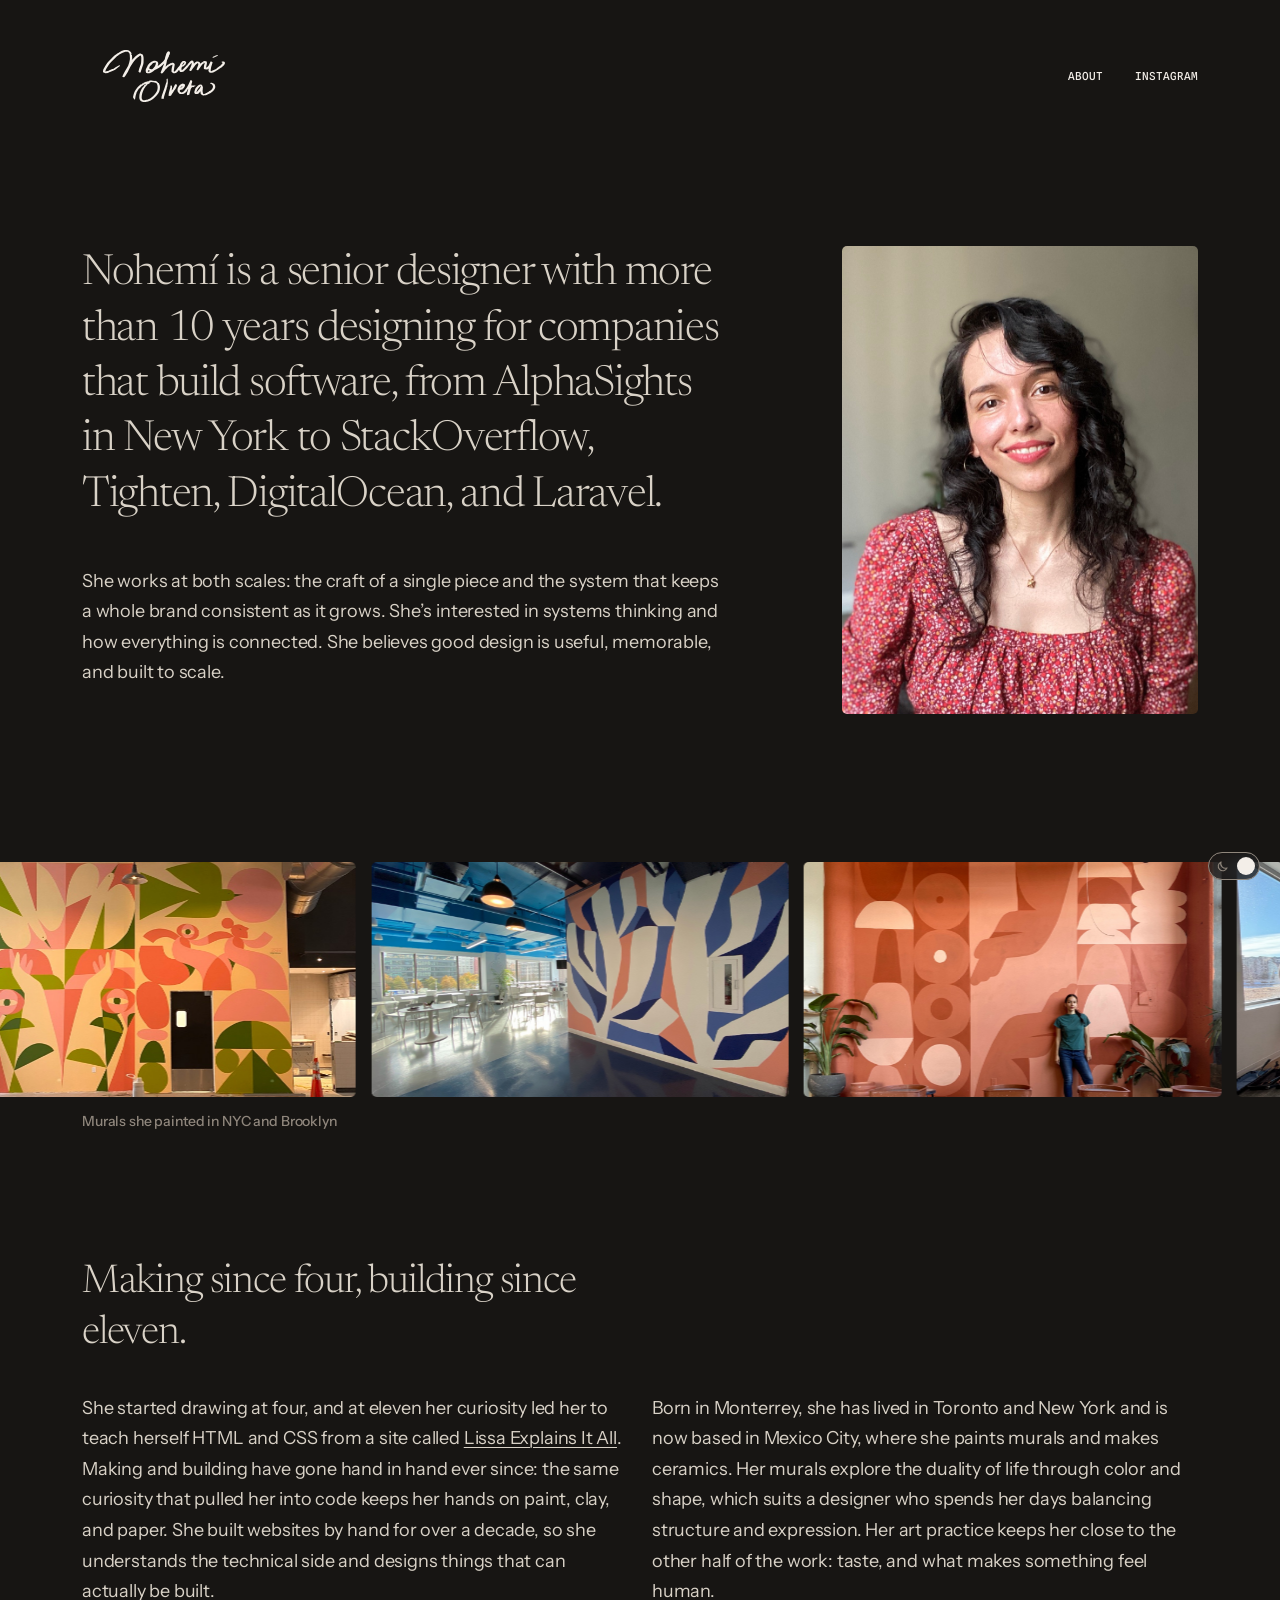
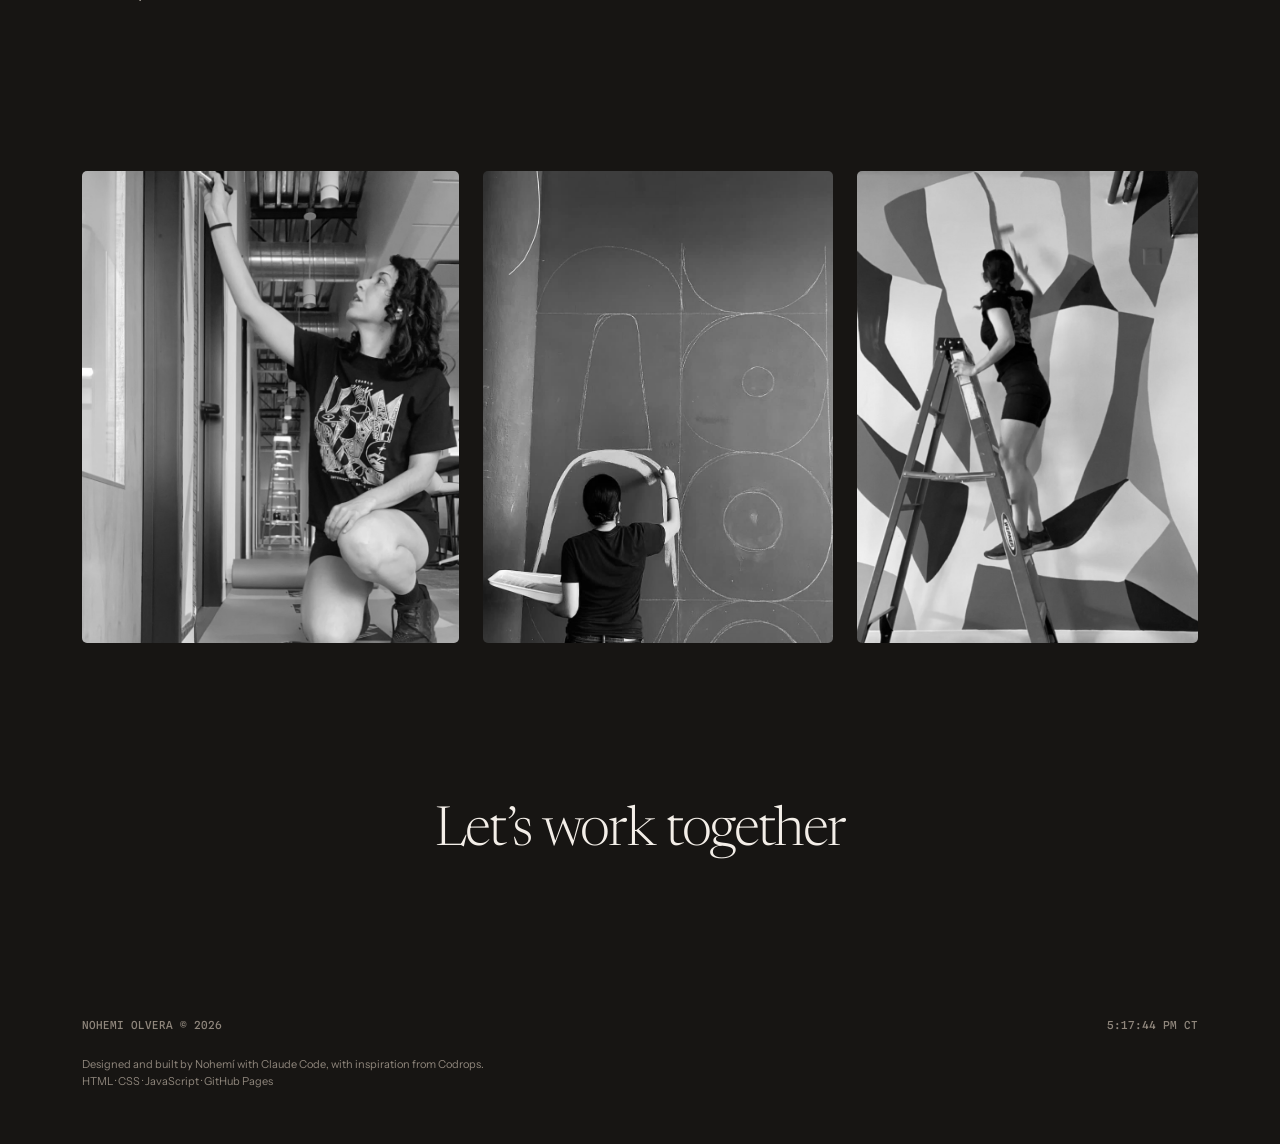
==== commit 62476a99: "content and layout updates Co-Authored-By: Claude Opus 5.5 <noreply@anthropic.com>" ====
--- a/about.html
+++ b/about.html
@@ -13,7 +13,7 @@
 	<meta name="theme-color" content="#171513">
 	<script src="theme.js?v=20261105c"></script>
 	<script src="transition.js"></script>
-	<link rel="stylesheet" href="style.css?v=20261113w">
+	<link rel="stylesheet" href="style.css?v=20261114">
 	<script>document.documentElement.classList.add('js')</script>
 </head>
 <body>
@@ -32,7 +32,7 @@
 				<p class="reveal">She works at both scales: the craft of a single piece and the system that keeps a whole brand consistent as it grows. She’s interested in systems thinking and how everything is connected. She believes good design is useful, memorable, and built to scale.</p>
 			</div>
 			<figure class="about-portrait tile reveal">
-				<img src="assets/about-portrait.jpg" width="900" height="1200" alt="Portrait of Nohemí">
+				<img src="assets/about-portrait.jpg?v=2" width="818" height="1074" alt="Portrait of Nohemí">
 			</figure>
 		</section>
 
@@ -66,7 +66,7 @@
 			<p class="label"><time class="clock" data-tz="America/Chicago">CT</time></p>
 		</div>
 		<div class="footer-credits">
-			<p>Designed and built by Nohemí with <a href="https://claude.com/claude-code" target="_blank" rel="noopener">Claude Code</a>.</p>
+			<p>Designed and built by Nohemí with <a href="https://claude.com/claude-code" target="_blank" rel="noopener">Claude Code</a>, with inspiration from <a href="https://tympanus.net/codrops/category/tutorials/" target="_blank" rel="noopener">Codrops</a>.</p>
 			<p>HTML · CSS · JavaScript · GitHub Pages</p>
 		</div>
 	</footer>
--- a/style.css
+++ b/style.css
@@ -944,7 +944,8 @@
 .jp-row--4 { grid-template-columns: 584fr 599fr; }
 
 /* Laravel Live Japan key visual, 1200 x 680. 1 design px = 100cqw / 1200. */
-.jp-hero { container-type: inline-size; aspect-ratio: 1200 / 680; background: #f7513b; }
+.jp-hero { container-type: inline-size; aspect-ratio: 1200 / 680; background: #e54523; } /* the Laracon orange, so the event slides match */
+@supports (color: color(display-p3 0 0 0)) { .jp-hero { background: color(display-p3 0.8967 0.2707 0.1374); } }
 /* Sized so the frame's visible edges line up with the top of the title and the bottom of the year block. */
 .jp-illo { position: absolute; left: 5.93%; top: 21.07%; width: 32.87%; aspect-ratio: 1; }
 .jp-illo > img { position: absolute; display: block; height: auto; }
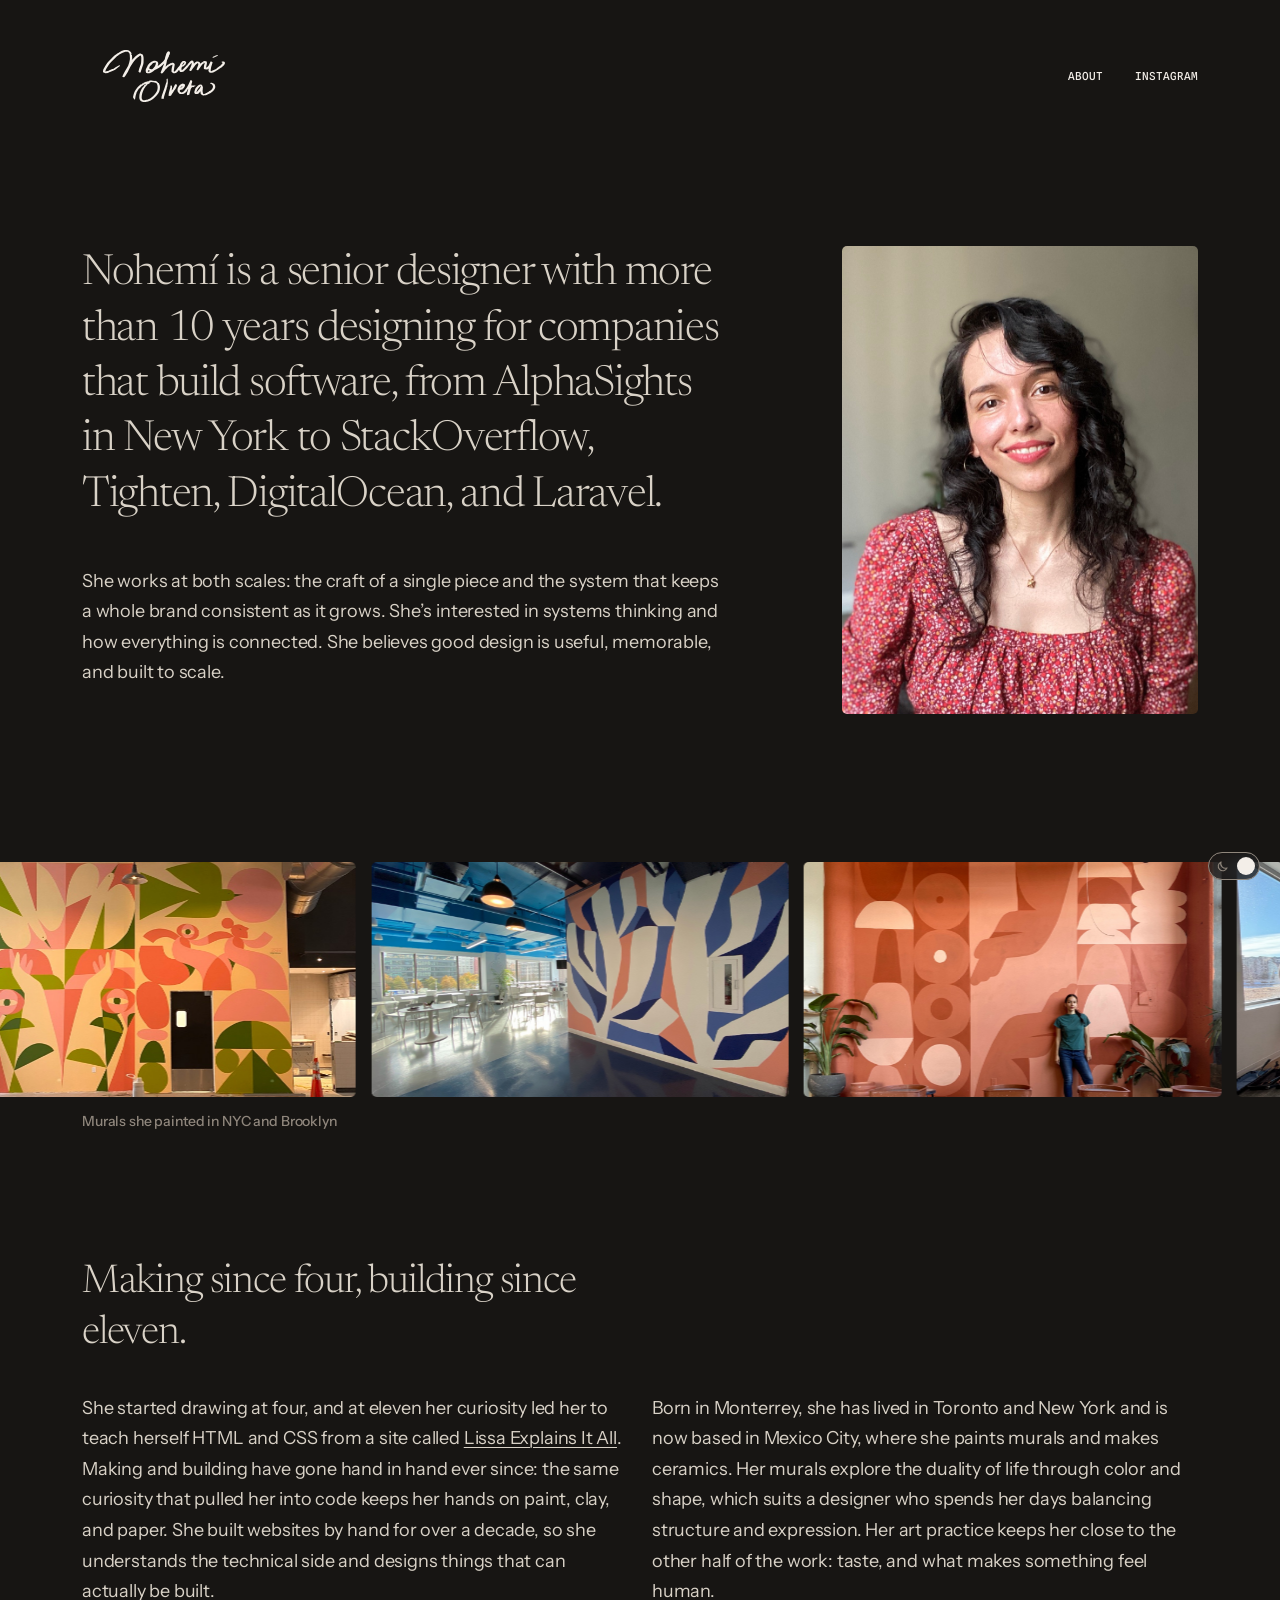
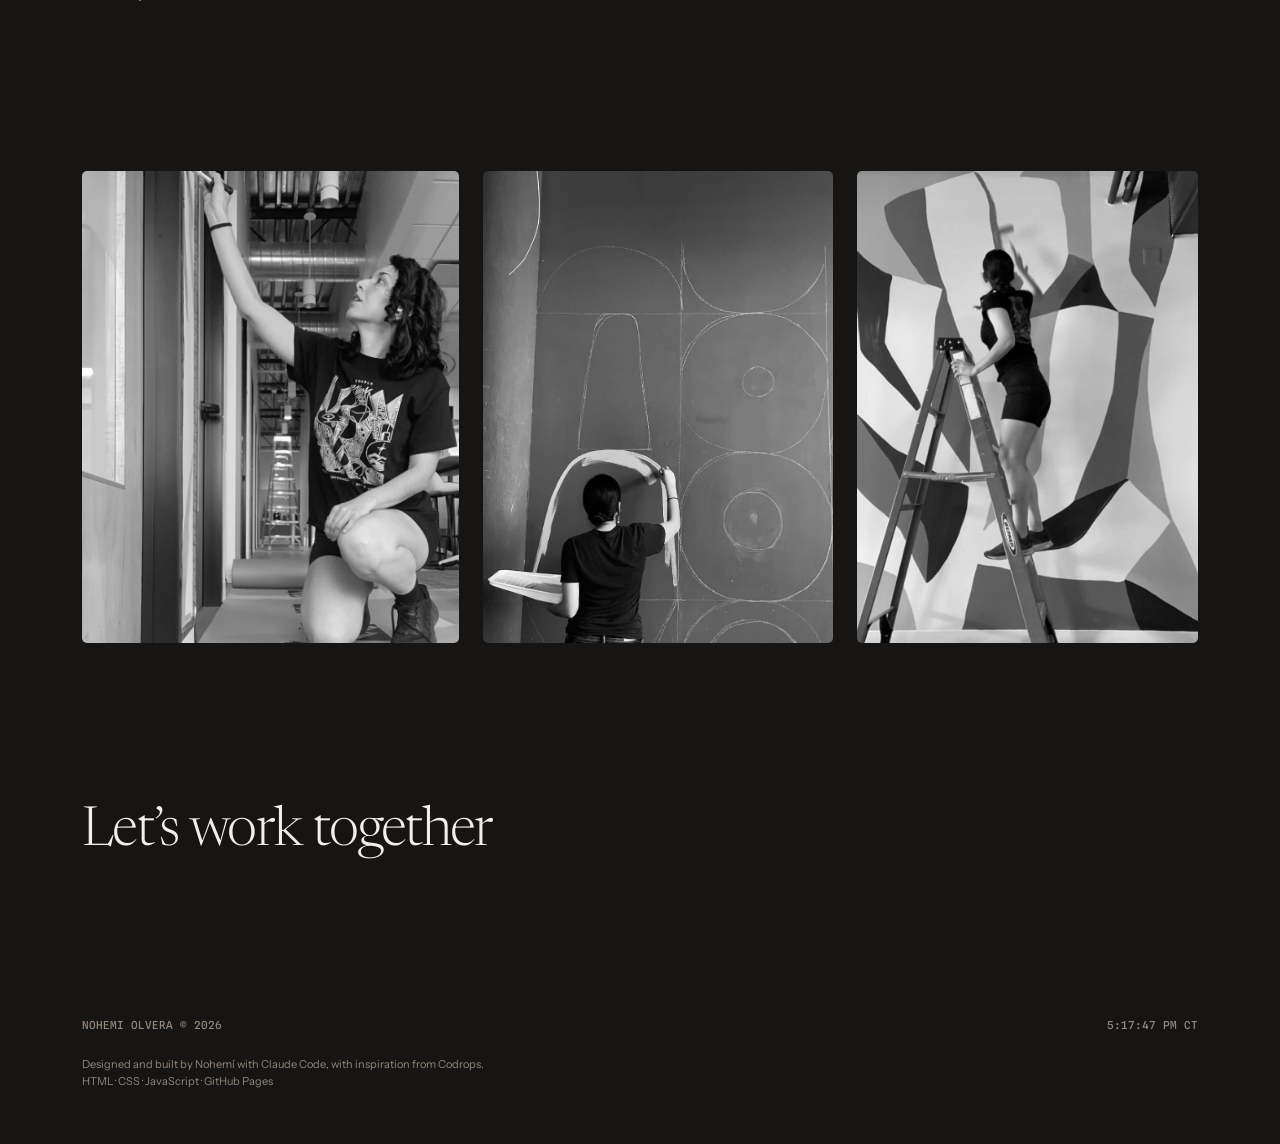
==== commit 7b61c908: "Let's work together on the left on every page Co-Authored-By: Claude Opus 5.5 <noreply@anthropic.com" ====
--- a/about.html
+++ b/about.html
@@ -13,7 +13,7 @@
 	<meta name="theme-color" content="#171513">
 	<script src="theme.js?v=20261105c"></script>
 	<script src="transition.js"></script>
-	<link rel="stylesheet" href="style.css?v=20261114">
+	<link rel="stylesheet" href="style.css?v=20261114b">
 	<script>document.documentElement.classList.add('js')</script>
 </head>
 <body>
--- a/style.css
+++ b/style.css
@@ -412,11 +412,11 @@
 
 .site-footer { padding: 0 var(--gutter) 54px; }
 
-/* Big email link above the footer line. */
+/* Big email link above the footer line, on the left. */
 .footer-cta {
 	display: block;
 	width: fit-content;
-	margin: 0 auto clamp(96px, 12vw, 172px);
+	margin: 0 0 clamp(96px, 12vw, 172px);
 	font-size: clamp(36px, 4.3vw, 62px); /* same as the hero headline */
 	font-weight: 300;
 	line-height: 1.1;
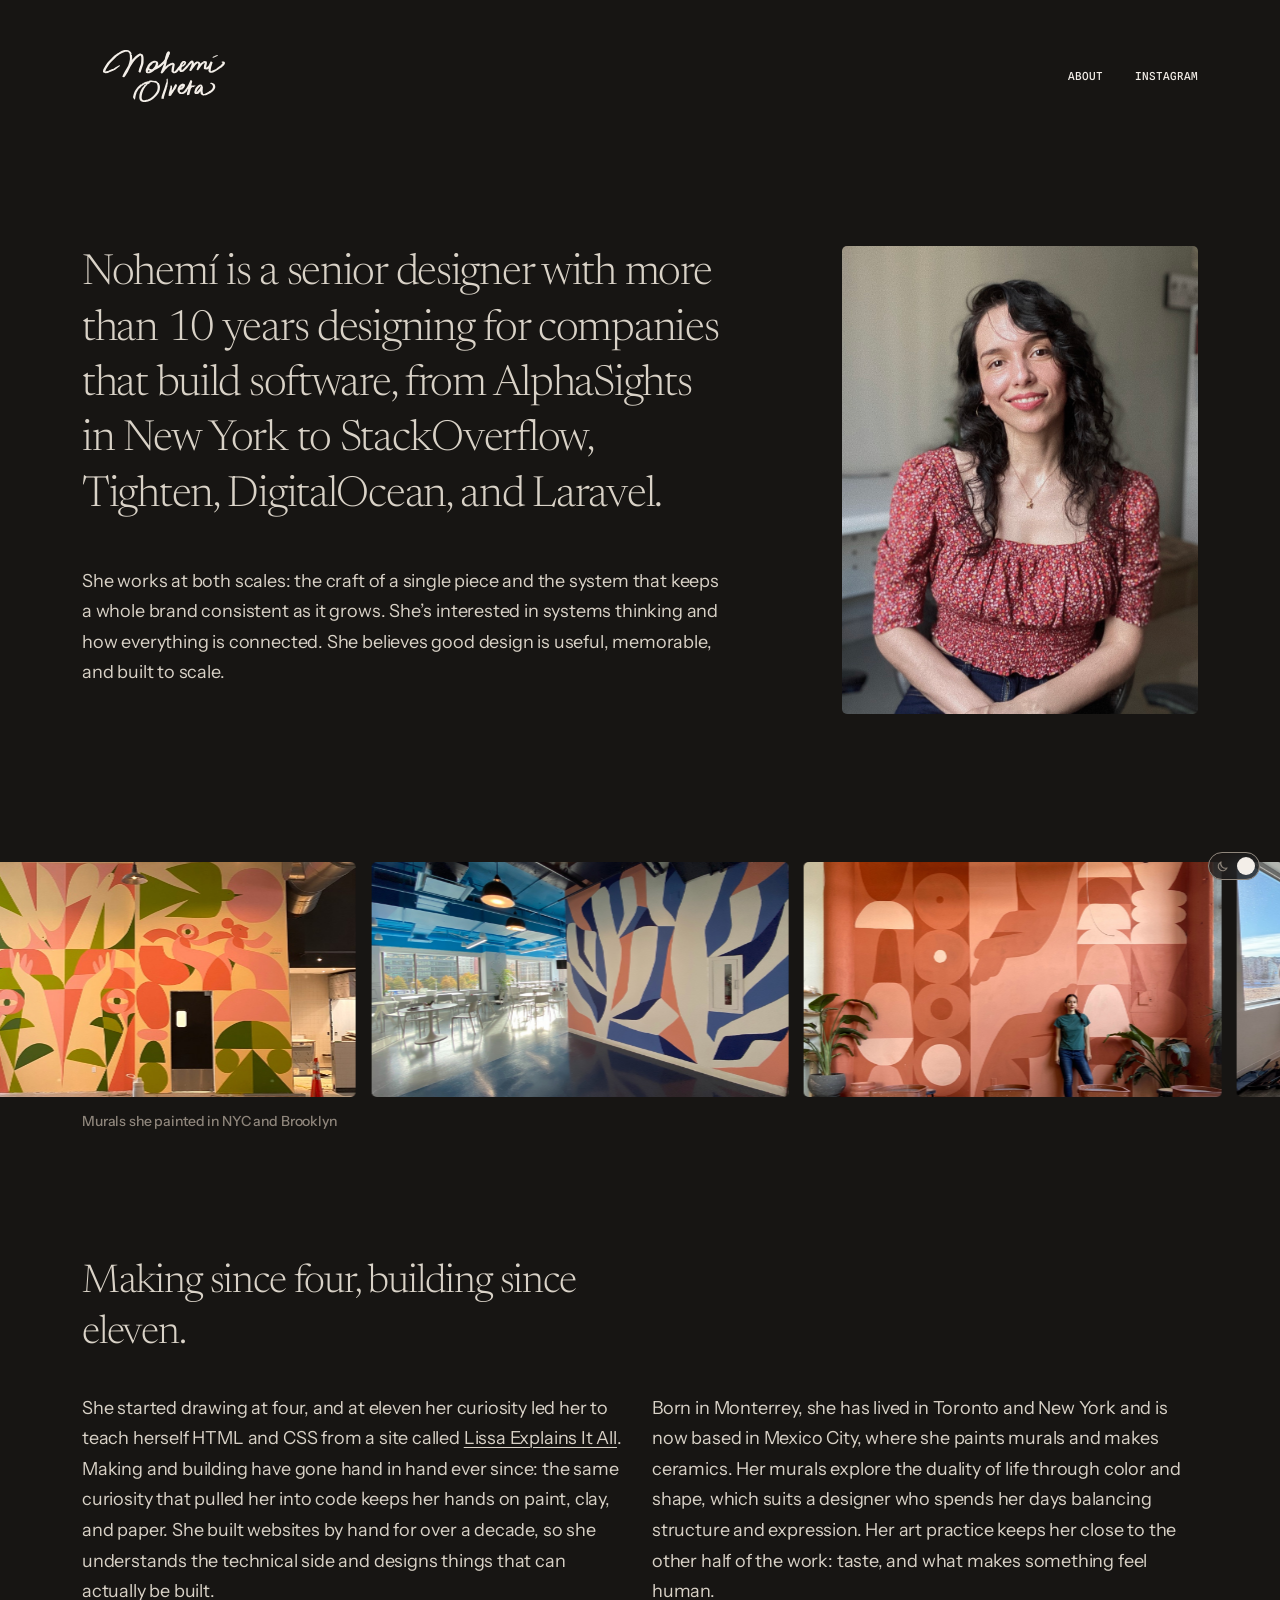
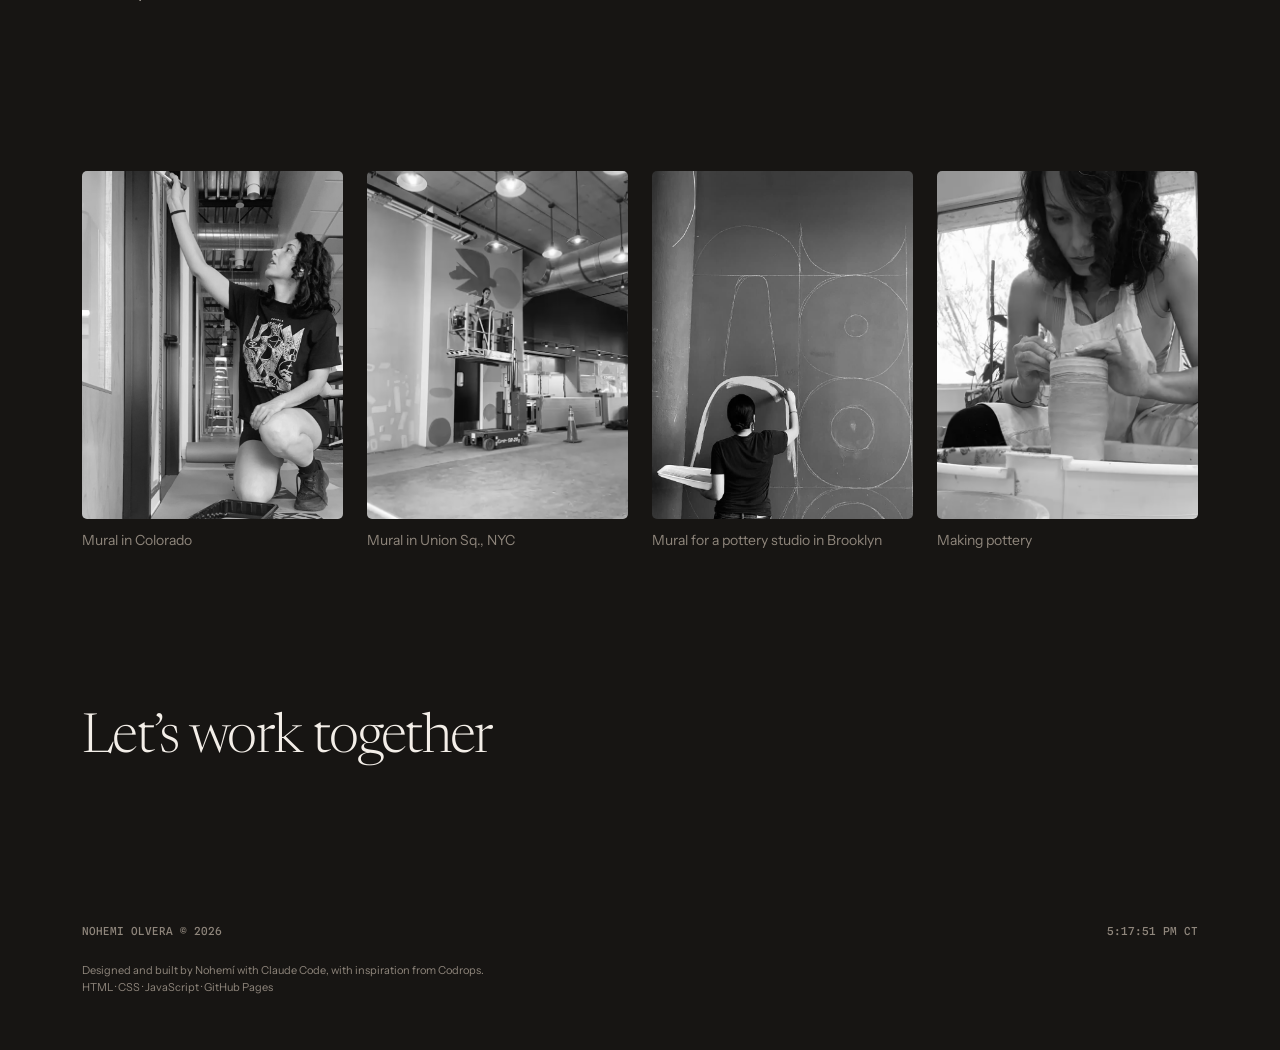
==== commit 6d4adc9c: "About: new portrait, mural and pottery videos with captions; homepage diagram stays horizontal, Plan" ====
--- a/about.html
+++ b/about.html
@@ -13,7 +13,7 @@
 	<meta name="theme-color" content="#171513">
 	<script src="theme.js?v=20261105c"></script>
 	<script src="transition.js"></script>
-	<link rel="stylesheet" href="style.css?v=20261114b">
+	<link rel="stylesheet" href="style.css?v=20261114f">
 	<script>document.documentElement.classList.add('js')</script>
 </head>
 <body>
@@ -32,7 +32,7 @@
 				<p class="reveal">She works at both scales: the craft of a single piece and the system that keeps a whole brand consistent as it grows. She’s interested in systems thinking and how everything is connected. She believes good design is useful, memorable, and built to scale.</p>
 			</div>
 			<figure class="about-portrait tile reveal">
-				<img src="assets/about-portrait.jpg?v=2" width="818" height="1074" alt="Portrait of Nohemí">
+				<img src="assets/about-portrait.jpg?v=3" width="908" height="1168" alt="Portrait of Nohemí">
 			</figure>
 		</section>
 
@@ -52,10 +52,11 @@
 			<p class="reveal">Born in Monterrey, she has lived in Toronto and New York and is now based in Mexico City, where she paints murals and makes ceramics. Her murals explore the duality of life through color and shape, which suits a designer who spends her days balancing structure and expression. Her art practice keeps her close to the other half of the work: taste, and what makes something feel human.</p>
 		</section>
 
-		<section class="about-photos grid" aria-label="Painting murals">
-			<figure class="tile reveal"><img src="assets/about-making-1.jpg" width="828" height="1792" alt="Nohemí painting the top of a wall" loading="lazy"></figure>
-			<figure class="tile reveal"><img src="assets/about-making-2.jpg" width="843" height="1125" alt="Tracing a curved stencil along chalk outlines on a dark wall" loading="lazy"></figure>
-			<figure class="tile reveal"><img src="assets/about-making-3.jpg" width="1000" height="1164" alt="Nohemí on a ladder painting a large abstract mural" loading="lazy"></figure>
+		<section class="about-photos grid" aria-label="Painting murals and making pottery">
+			<figure class="about-photo reveal"><div class="tile"><img src="assets/about-making-1.jpg" width="828" height="1792" alt="Nohemí painting the top of a wall" loading="lazy"></div><figcaption>Mural in Colorado</figcaption></figure>
+			<figure class="about-photo reveal"><div class="tile"><video src="assets/about-mural.mp4" poster="assets/about-mural-poster.jpg" width="540" height="960" muted loop playsinline preload="none" controls aria-label="Nohemí on a lift, painting a mural in an office cafeteria"></video></div><figcaption>Mural in Union Sq., NYC</figcaption></figure>
+			<figure class="about-photo reveal"><div class="tile"><img src="assets/about-making-2.jpg" width="843" height="1125" alt="Tracing a curved stencil along chalk outlines on a dark wall" loading="lazy"></div><figcaption>Mural for a pottery studio in Brooklyn</figcaption></figure>
+			<figure class="about-photo reveal"><div class="tile"><video src="assets/about-pottery.mp4" poster="assets/about-pottery-poster.jpg" width="540" height="960" muted loop playsinline preload="none" controls aria-label="Nohemí shaping a clay pot on a pottery wheel"></video></div><figcaption>Making pottery</figcaption></figure>
 		</section>
 	</main>
 
@@ -73,6 +74,7 @@
 
 	<script src="header.js"></script>
 	<script src="fade.js"></script>
+	<script src="video.js"></script>
 	<script src="clock.js"></script>
 	<script src="strip.js"></script>
 </body>
--- a/style.css
+++ b/style.css
@@ -1490,14 +1490,15 @@
 
 /* Black-and-white photos of the painting, columns sized so all three share one height. */
 .about-photos {
-	grid-template-columns: 435fr 403fr 393fr;
+	grid-template-columns: repeat(4, minmax(0, 1fr));
 	padding: clamp(96px, 12.8vw, 184px) 0 160px;
 }
-.about-photos .tile { margin: 0; filter: grayscale(1); }
-.about-photos .tile:nth-child(1) { aspect-ratio: 435 / 545; }
-.about-photos .tile:nth-child(1) img { object-position: 50% 15%; }
-.about-photos .tile:nth-child(2) { aspect-ratio: 403 / 545; }
-.about-photos .tile:nth-child(3) { aspect-ratio: 393 / 545; }
+.about-photo { margin: 0; }
+.about-photos .tile { aspect-ratio: 3 / 4; filter: grayscale(1); }
+.about-photo:nth-child(1) img { object-position: 50% 15%; }
+.about-photos .tile > video { display: block; width: 100%; height: 100%; object-fit: cover; }
+.about-photo:nth-child(4) video { object-position: 50% 0; } /* keep the face in frame */
+.about-photo figcaption { margin-top: 12px; font-family: var(--sans); font-size: 14px; line-height: 1.4; color: var(--muted); }
 
 @media (prefers-reduced-motion: reduce) {
 	.about-strip { overflow-x: auto; }
@@ -1592,7 +1593,7 @@
 	.about-portrait { grid-column: 1 / -1; }
 	.about-strip-track img { width: 75vw; }
 	.about-photos { grid-template-columns: 1fr; }
-	.about-photos .tile:nth-child(n) { aspect-ratio: 4 / 5; }
+	.about-photos .tile { aspect-ratio: 4 / 5; }
 }
 
 @media (max-width: 720px) and (prefers-reduced-motion: reduce) {
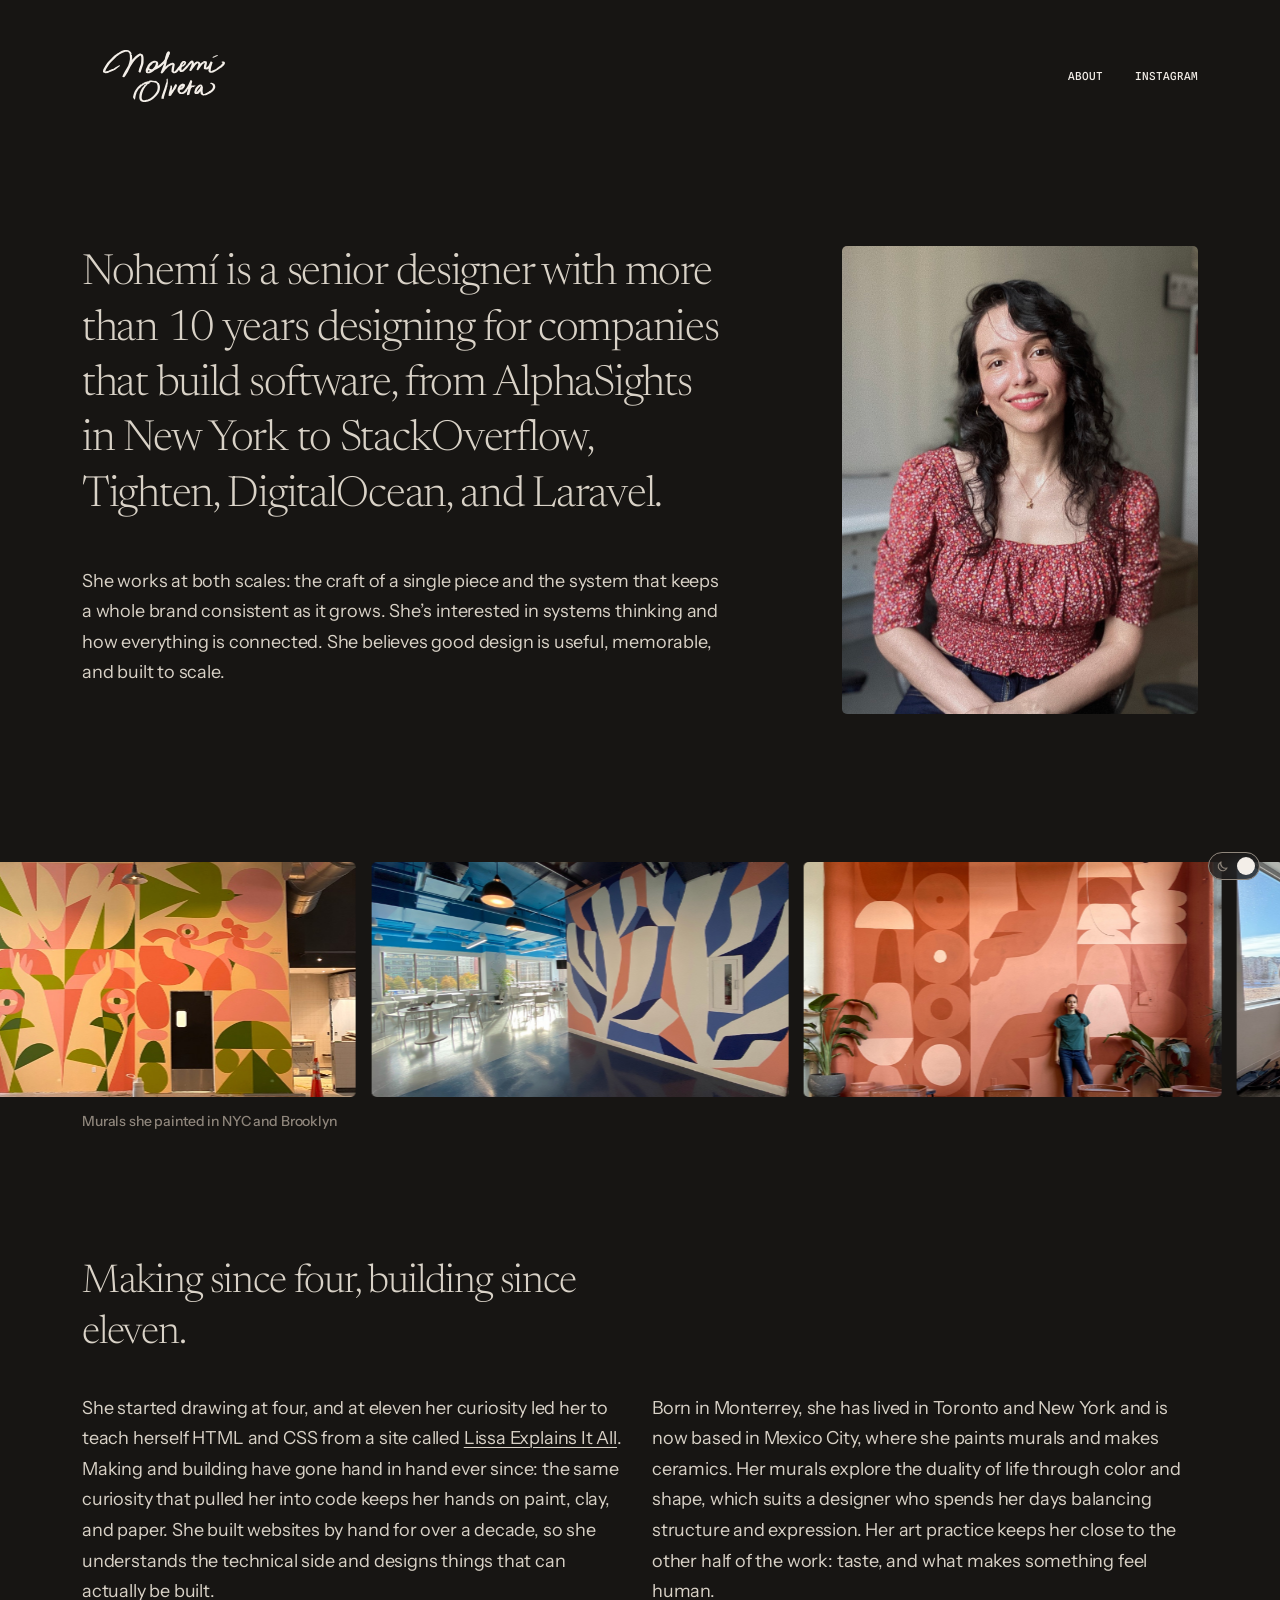
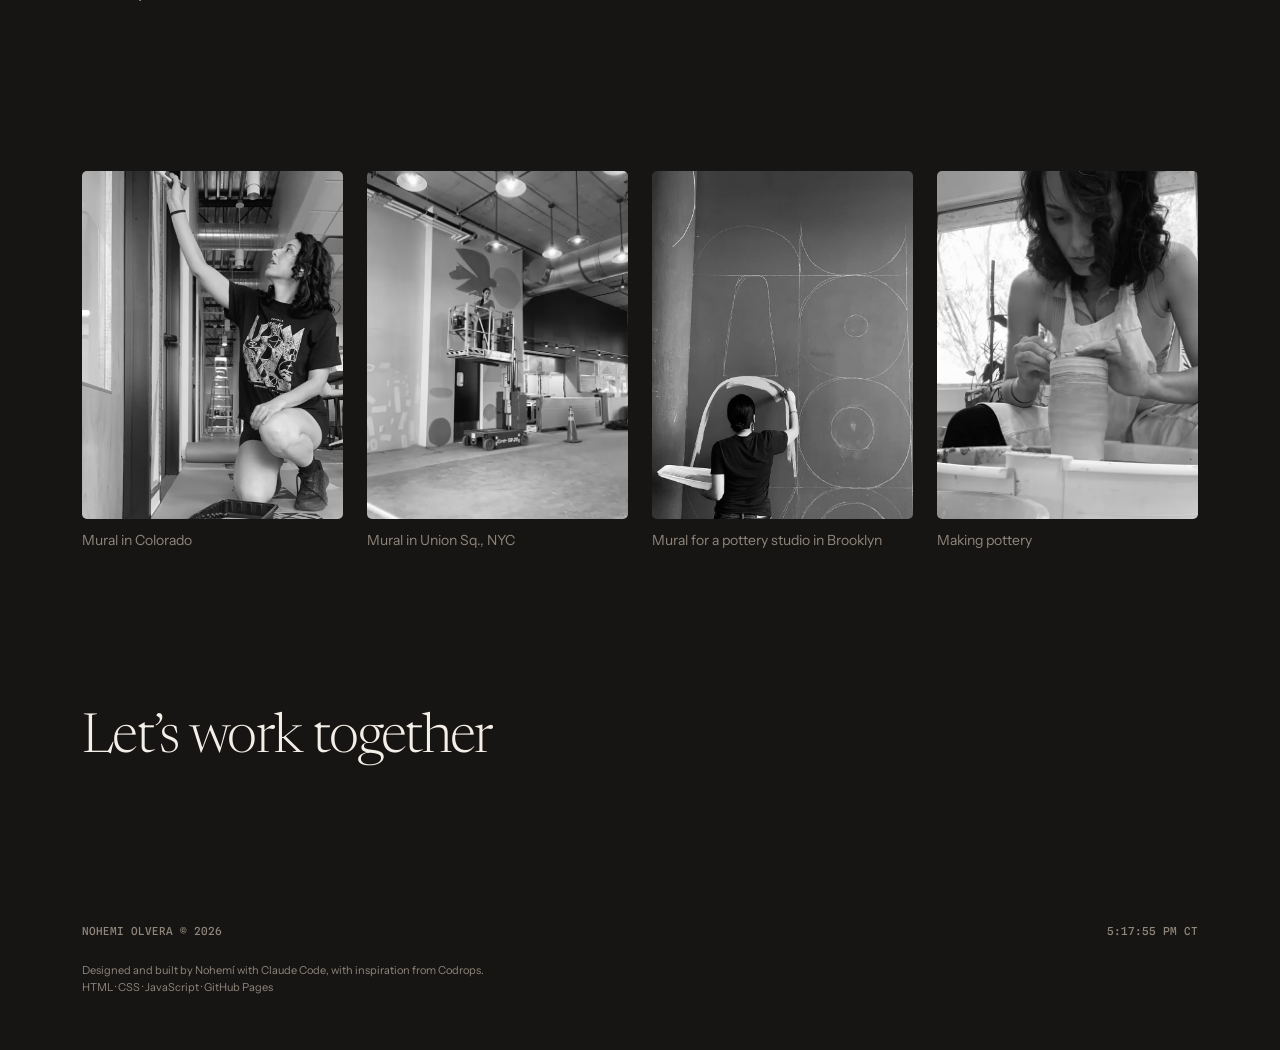
==== commit 84fd3676: "Smoother homepage on phones: rows swipe natively, off-screen rows aren't rendered; mobile caption an" ====
--- a/about.html
+++ b/about.html
@@ -13,7 +13,7 @@
 	<meta name="theme-color" content="#171513">
 	<script src="theme.js?v=20261105c"></script>
 	<script src="transition.js"></script>
-	<link rel="stylesheet" href="style.css?v=20261114f">
+	<link rel="stylesheet" href="style.css?v=20261114g">
 	<script>document.documentElement.classList.add('js')</script>
 </head>
 <body>
--- a/style.css
+++ b/style.css
@@ -1674,3 +1674,8 @@
 
 /* The rows bleed to the window edge; 100vw counts the scrollbar, so clip any sideways overflow. */
 body:has(.work--rows) { overflow-x: clip; }
+/* Strips off screen aren't rendered at all, so their videos and animations cost nothing until they're near. */
+.work-row-track { content-visibility: auto; contain-intrinsic-height: auto clamp(180px, 22vw, 320px); }
+/* Touch screens (work-rows.js): no drift, the strip swipes natively and settles on each preview. */
+.work-row-track.is-still { scroll-snap-type: x proximity; scroll-padding-inline: var(--edge); cursor: auto; }
+.work-row-track.is-still > * { scroll-snap-align: start; }
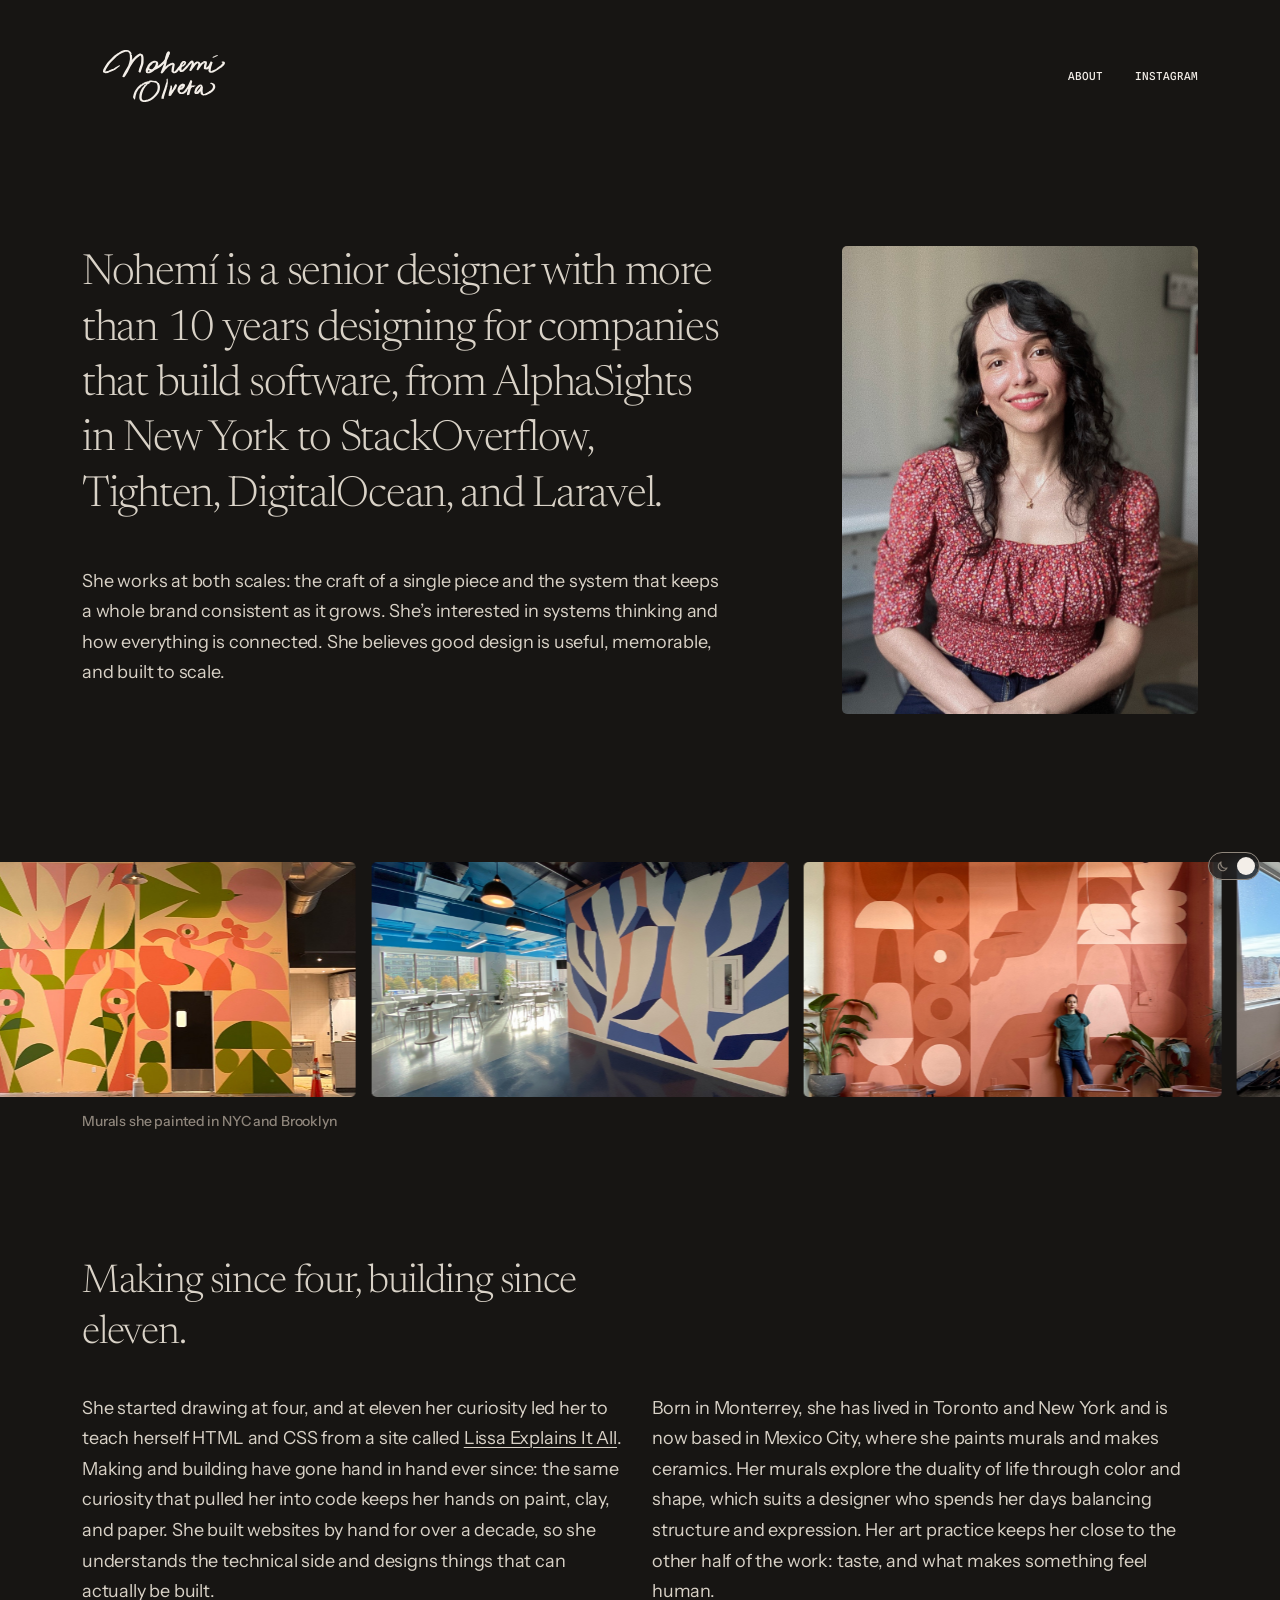
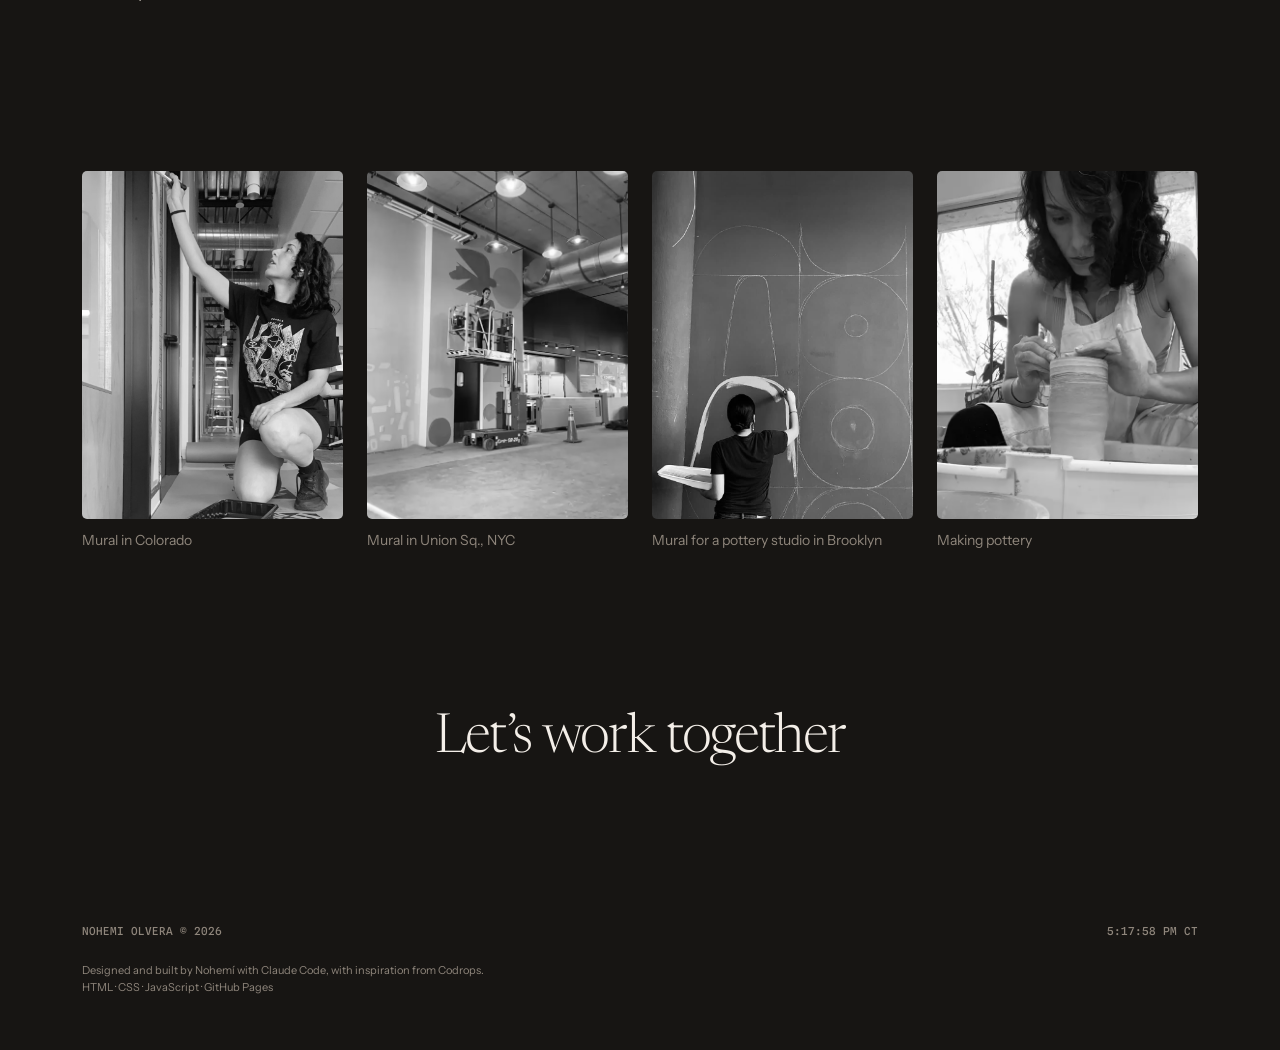
==== commit 564404f0: "Homepage rows move smoothly: transforms, endless loop without copies, drag and swipe with momentum; " ====
--- a/about.html
+++ b/about.html
@@ -13,7 +13,7 @@
 	<meta name="theme-color" content="#171513">
 	<script src="theme.js?v=20261105c"></script>
 	<script src="transition.js"></script>
-	<link rel="stylesheet" href="style.css?v=20261114g">
+	<link rel="stylesheet" href="style.css?v=20261114i">
 	<script>document.documentElement.classList.add('js')</script>
 </head>
 <body>
--- a/style.css
+++ b/style.css
@@ -412,11 +412,11 @@
 
 .site-footer { padding: 0 var(--gutter) 54px; }
 
-/* Big email link above the footer line, on the left. */
+/* Big email link above the footer line, centered. */
 .footer-cta {
 	display: block;
 	width: fit-content;
-	margin: 0 0 clamp(96px, 12vw, 172px);
+	margin: 0 auto clamp(96px, 12vw, 172px);
 	font-size: clamp(36px, 4.3vw, 62px); /* same as the hero headline */
 	font-weight: 300;
 	line-height: 1.1;
@@ -1676,6 +1676,6 @@
 body:has(.work--rows) { overflow-x: clip; }
 /* Strips off screen aren't rendered at all, so their videos and animations cost nothing until they're near. */
 .work-row-track { content-visibility: auto; contain-intrinsic-height: auto clamp(180px, 22vw, 320px); }
-/* Touch screens (work-rows.js): no drift, the strip swipes natively and settles on each preview. */
-.work-row-track.is-still { scroll-snap-type: x proximity; scroll-padding-inline: var(--edge); cursor: auto; }
-.work-row-track.is-still > * { scroll-snap-align: start; }
+/* Moved by work-rows.js with transforms: the strip doesn't scroll itself; vertical swipes still scroll the page. */
+.work-row-track.is-belt { overflow: hidden; touch-action: pan-y; user-select: none; -webkit-user-select: none; }
+.work-row-track.is-belt > * { will-change: transform; }
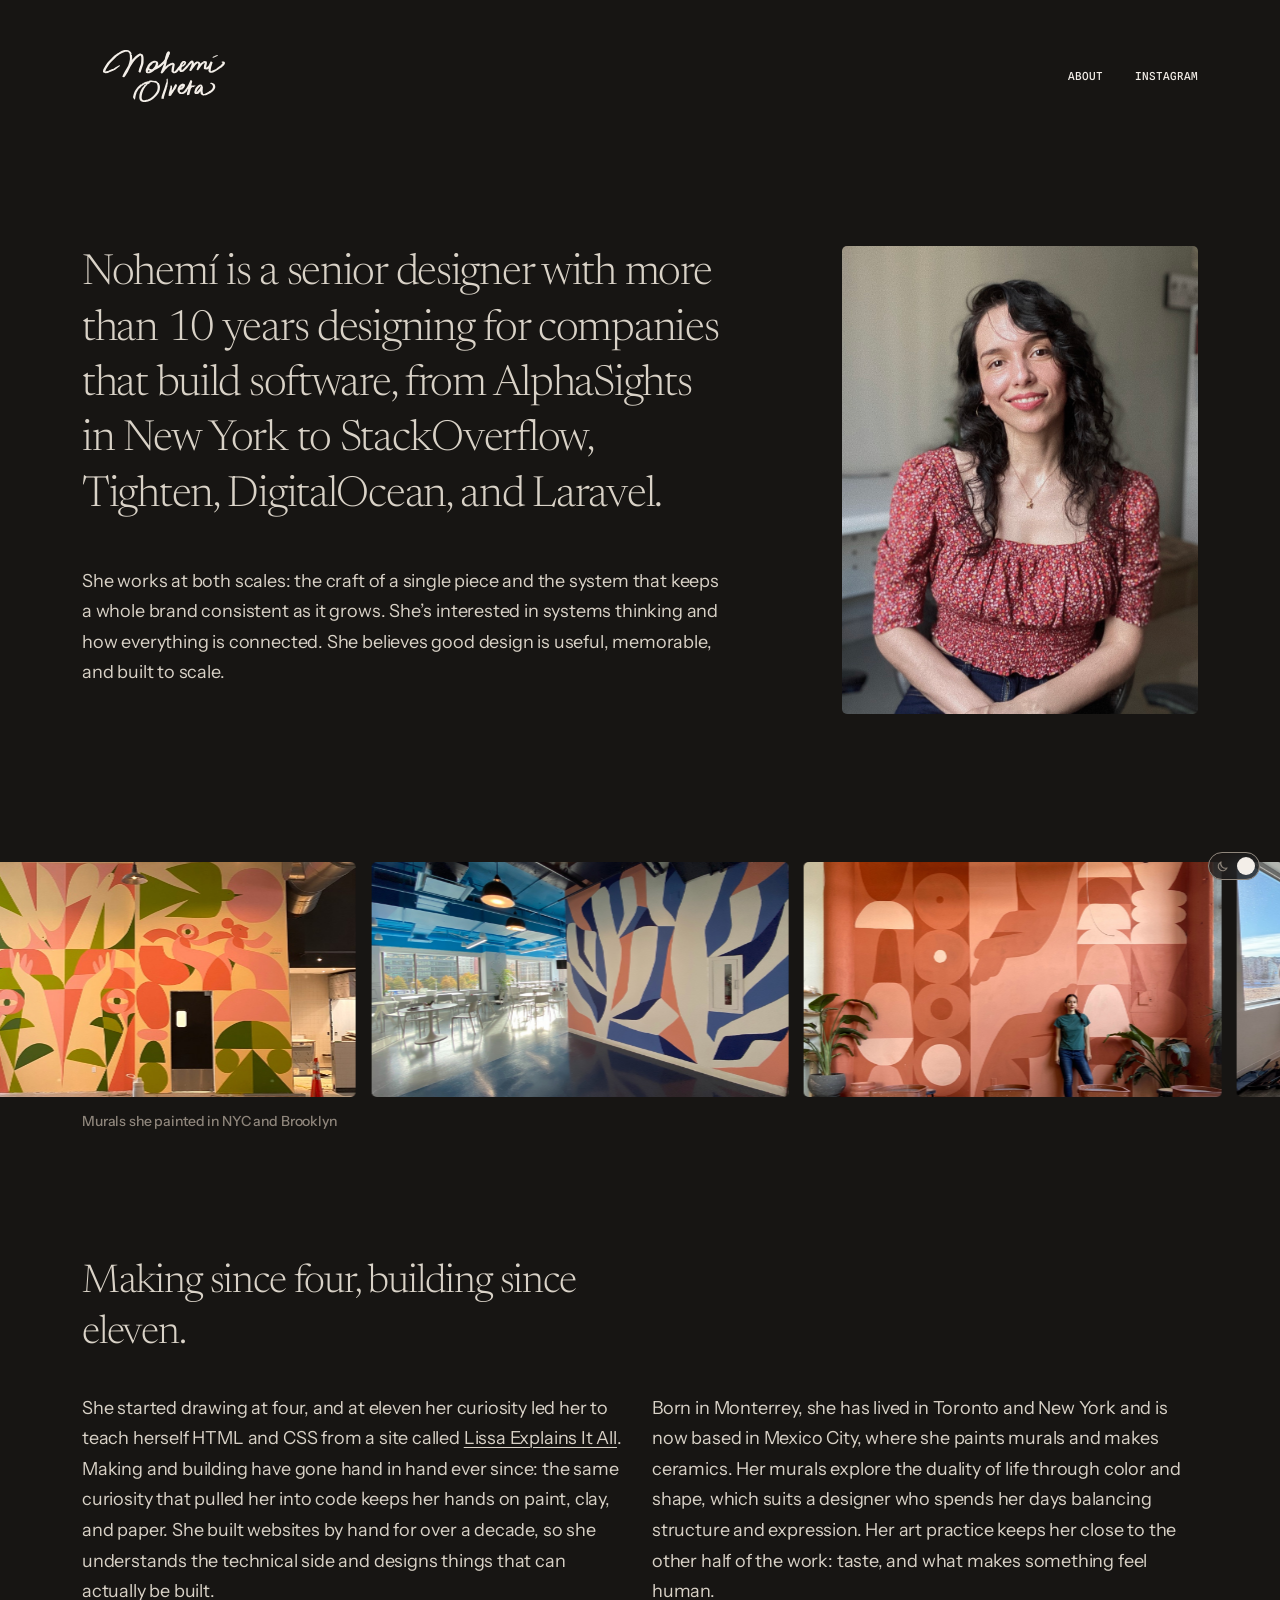
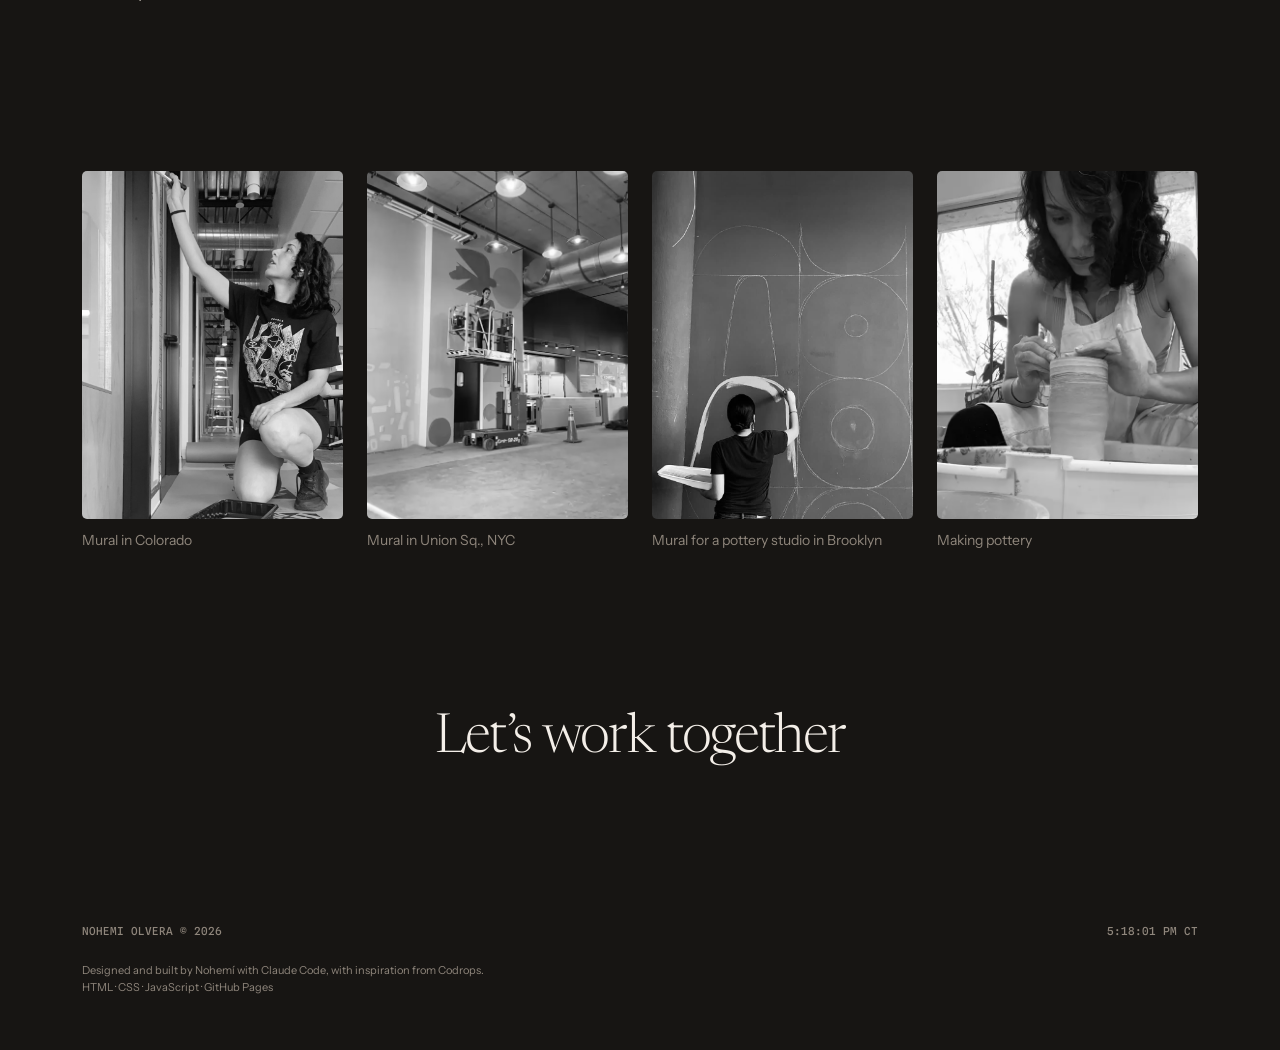
==== commit 1c3252ca: "Portfolio Co-Authored-By: Claude Opus 5.5 <noreply@anthropic.com>" ====
--- a/about.html
+++ b/about.html
@@ -13,7 +13,7 @@
 	<meta name="theme-color" content="#171513">
 	<script src="theme.js?v=20261105c"></script>
 	<script src="transition.js"></script>
-	<link rel="stylesheet" href="style.css?v=20261114i">
+	<link rel="stylesheet" href="style.css?v=20261114q">
 	<script>document.documentElement.classList.add('js')</script>
 </head>
 <body>
--- a/style.css
+++ b/style.css
@@ -944,8 +944,46 @@
 .jp-row--4 { grid-template-columns: 584fr 599fr; }
 
 /* Laravel Live Japan key visual, 1200 x 680. 1 design px = 100cqw / 1200. */
+/* The idea: the copy on the left under the headline, the inspiration collage in a card on the right.
+   The pictures start piled in a loose stack, fan out into the collage while their tilt settles, hold,
+   then gather back and start again. Each has a white border and a soft shadow. */
+.jp-idea-body { grid-column: 1 / span 5; }
+/* The card is taller than the headline and copy together: the extra height goes below the copy, not between. */
+.case-section:has(.jp-collage-card) { grid-template-rows: auto auto 1fr; }
+.jp-collage-card { grid-column: 7 / span 6; grid-row: 2 / span 2; display: grid; place-items: center; padding: 9% 0; border-radius: 5px; background: var(--placeholder); }
+.jp-collage { position: relative; width: 74%; margin: 0; aspect-ratio: 1250 / 865; container-type: inline-size; }
+.jp-collage-caption { width: 74%; margin: 7% 0 0; font-family: var(--sans); font-size: 13px; line-height: 1.5; color: var(--muted); text-wrap: pretty; }
+.jp-collage-piece {
+	position: absolute;
+	padding: 0.8cqw;
+	background: #fff;
+	box-shadow: 0 0.4cqw 1.6cqw rgba(0, 0, 0, 0.14);
+	animation: jp-gather 9s cubic-bezier(0.65, 0, 0.35, 1) infinite both;
+}
+.jp-collage-piece img { display: block; width: 100%; height: auto; }
+/* --dx, --dy: the way to the middle of the collage, in collage widths; --r0 tilt in the stack, --r1 in the collage. */
+.jp-c-red { left: 65.2%; top: 41.3%; width: 34.8%; z-index: 1; --dx: -27.7cqw; --dy: -12.8cqw; --r0: 9deg; --r1: 2deg; }
+.jp-c-japanese { left: 0; top: 17.9%; width: 22.2%; z-index: 1; --dx: 33.1cqw; --dy: 11.3cqw; --r0: -11deg; --r1: -2deg; }
+.jp-c-fuji { left: 22.2%; top: 0; width: 48.6%; z-index: 2; --dx: 3cqw; --dy: 4.6cqw; --r0: -3deg; --r1: 0deg; }
+.jp-c-stamp { left: 11%; top: 51.1%; width: 29%; z-index: 3; --dx: 20.8cqw; --dy: -15.7cqw; --r0: 7deg; --r1: -1.5deg; }
+.jp-c-ticket { left: 59.6%; top: 9.9%; width: 26.9%; z-index: 3; --dx: -19.6cqw; --dy: 14.5cqw; --r0: -8deg; --r1: 1.5deg; }
+@keyframes jp-gather {
+	0%, 12% { transform: translate(var(--dx), var(--dy)) rotate(var(--r0)) scale(0.9); }
+	36%, 80% { transform: translate(0, 0) rotate(var(--r1)) scale(1); }
+	100% { transform: translate(var(--dx), var(--dy)) rotate(var(--r0)) scale(0.9); }
+}
+@media (prefers-reduced-motion: reduce) { .jp-collage-piece { animation: none; transform: rotate(var(--r1)); } }
+@media (max-width: 1024px) {
+	.jp-idea-body { grid-column: 1 / -1; }
+	.jp-collage-card { grid-column: 1 / -1; grid-row: auto; margin: 24px 0 8px; }
+}
+
 .jp-hero { container-type: inline-size; aspect-ratio: 1200 / 680; background: #e54523; } /* the Laracon orange, so the event slides match */
-@supports (color: color(display-p3 0 0 0)) { .jp-hero { background: color(display-p3 0.8967 0.2707 0.1374); } }
+/* On the case study the key visual sits smaller inside the same red frame, with room around it. */
+.jp-hero-frame { display: grid; place-items: center; aspect-ratio: 16 / 7; background: #e54523; } /* a shorter banner */
+.jp-hero-frame > .jp-hero { position: relative; width: 60%; }
+@supports (color: color(display-p3 0 0 0)) { .jp-hero, .jp-hero-frame { background: color(display-p3 0.8967 0.2707 0.1374); } }
+@media (max-width: 720px) { .jp-hero-frame { aspect-ratio: 4 / 3; } .jp-hero-frame > .jp-hero { width: 84%; } } /* phones: taller, so the art stays readable */
 /* Sized so the frame's visible edges line up with the top of the title and the bottom of the year block. */
 .jp-illo { position: absolute; left: 5.93%; top: 21.07%; width: 32.87%; aspect-ratio: 1; }
 .jp-illo > img { position: absolute; display: block; height: auto; }
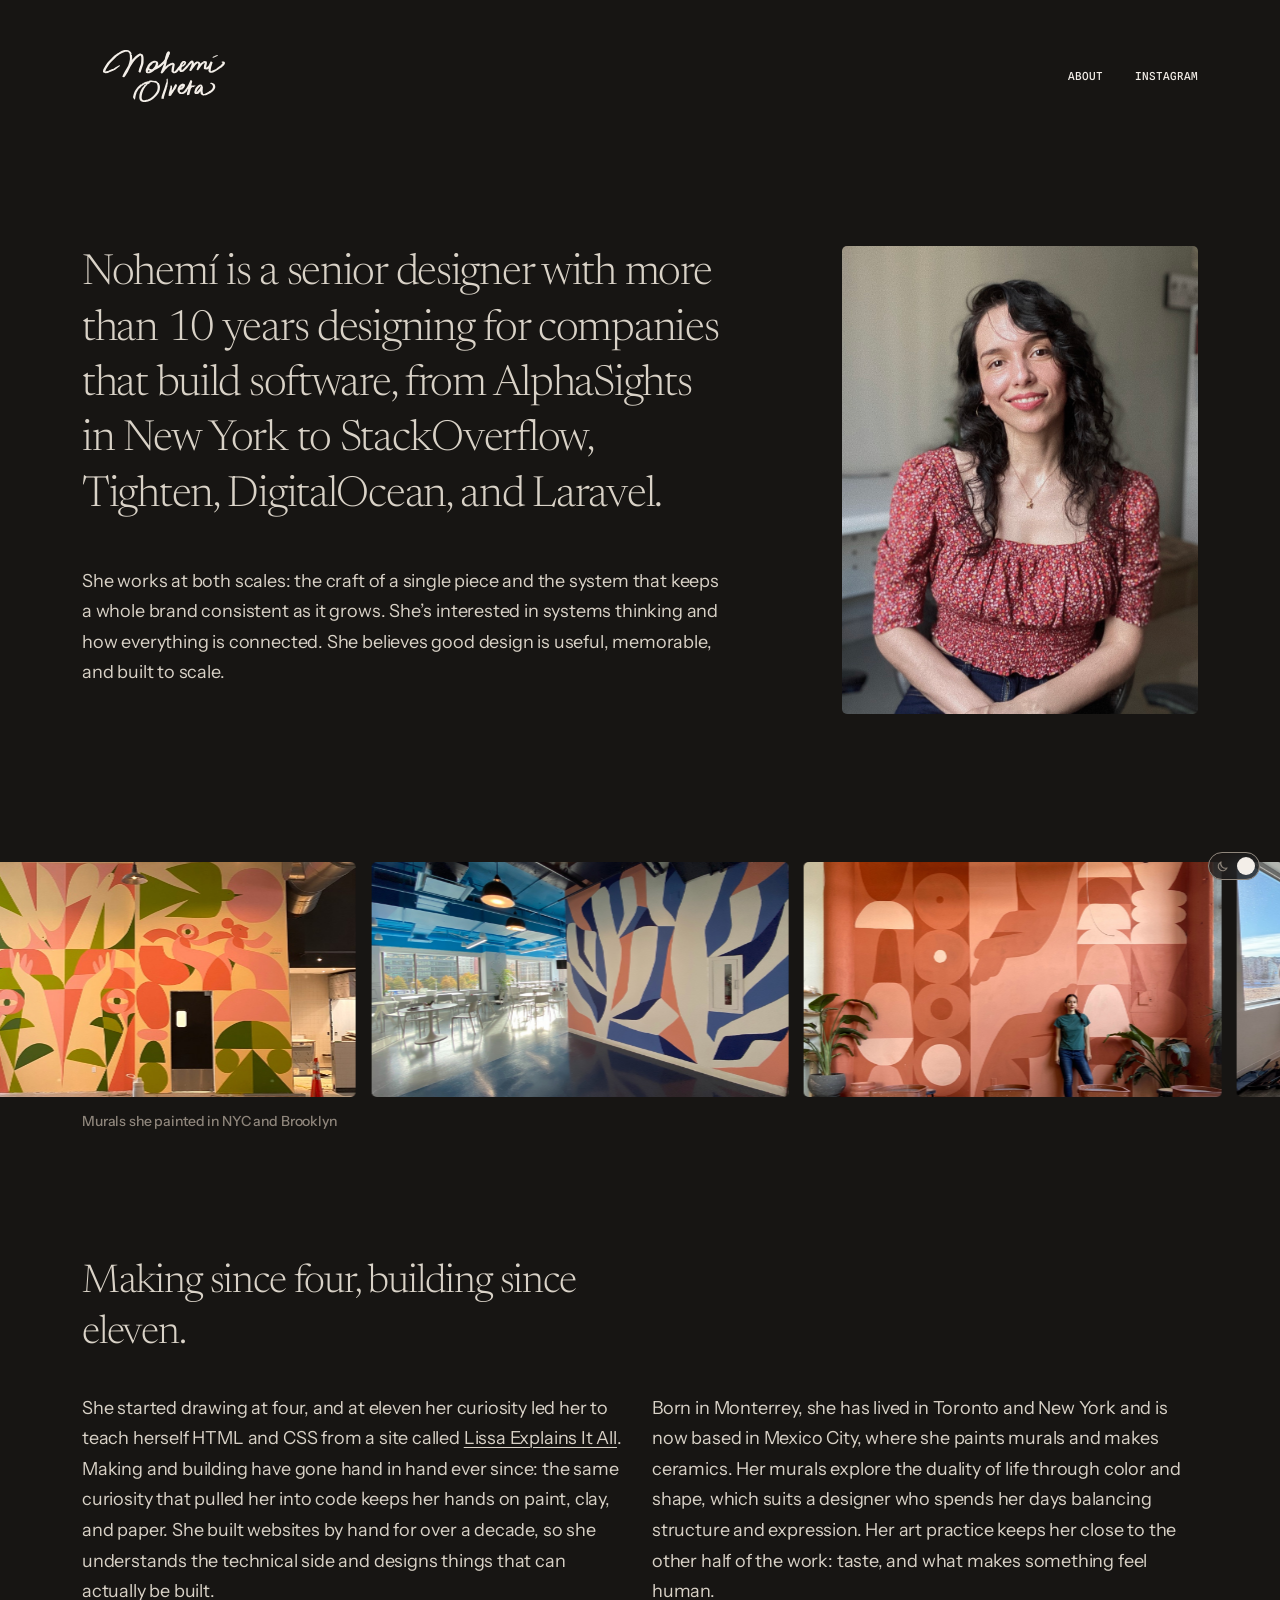
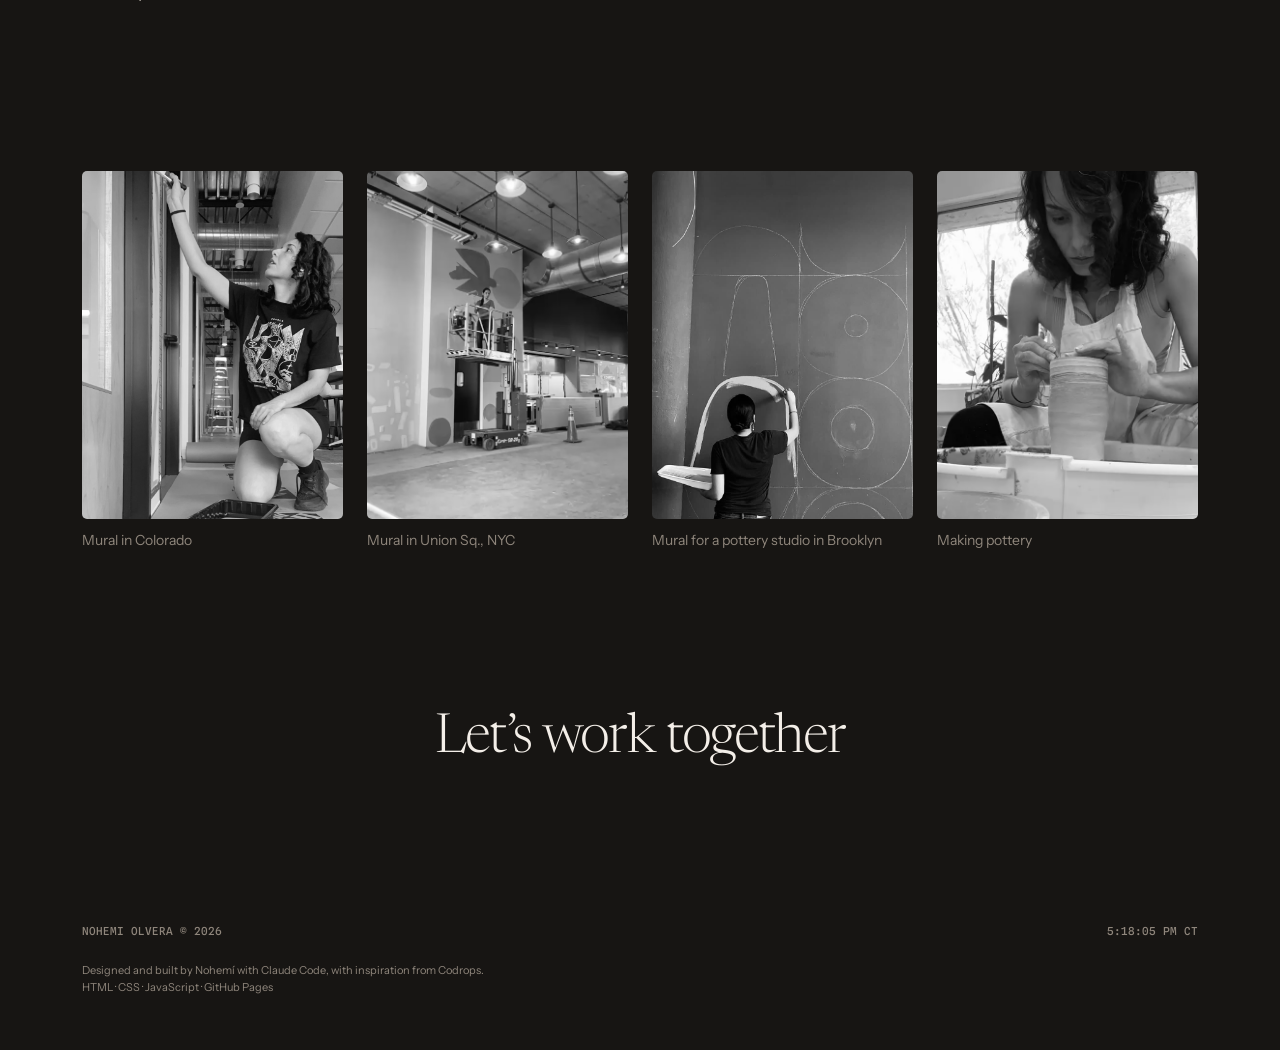
==== commit c0d19d51: "Add Open Graph share image and tags Co-Authored-By: Claude Opus 5.5 <noreply@anthropic.com>" ====
--- a/about.html
+++ b/about.html
@@ -5,6 +5,16 @@
 	<meta name="viewport" content="width=device-width, initial-scale=1">
 	<title>About — Nohemí Olvera</title>
 	<meta name="description" content="Nohemí is a senior designer with more than 10 years designing for companies that build software, from AlphaSights to Stack Overflow, Tighten, DigitalOcean, and Laravel.">
+	<meta property="og:type" content="website">
+	<meta property="og:site_name" content="Nohemí Olvera">
+	<meta property="og:title" content="About — Nohemí Olvera">
+	<meta property="og:description" content="Nohemí is a senior designer with more than 10 years designing for companies that build software, from AlphaSights to Stack Overflow, Tighten, DigitalOcean, and Laravel.">
+	<meta property="og:url" content="https://nohemi.design/about.html">
+	<meta property="og:image" content="https://nohemi.design/assets/og-image.png">
+	<meta property="og:image:width" content="1200">
+	<meta property="og:image:height" content="630">
+	<meta property="og:image:alt" content="Nohemí designs brands for tech">
+	<meta name="twitter:card" content="summary_large_image">
 	<link rel="icon" href="favicon.ico">
 	<link rel="icon" href="favicon.svg" type="image/svg+xml">
 	<link rel="preconnect" href="https://fonts.googleapis.com">
